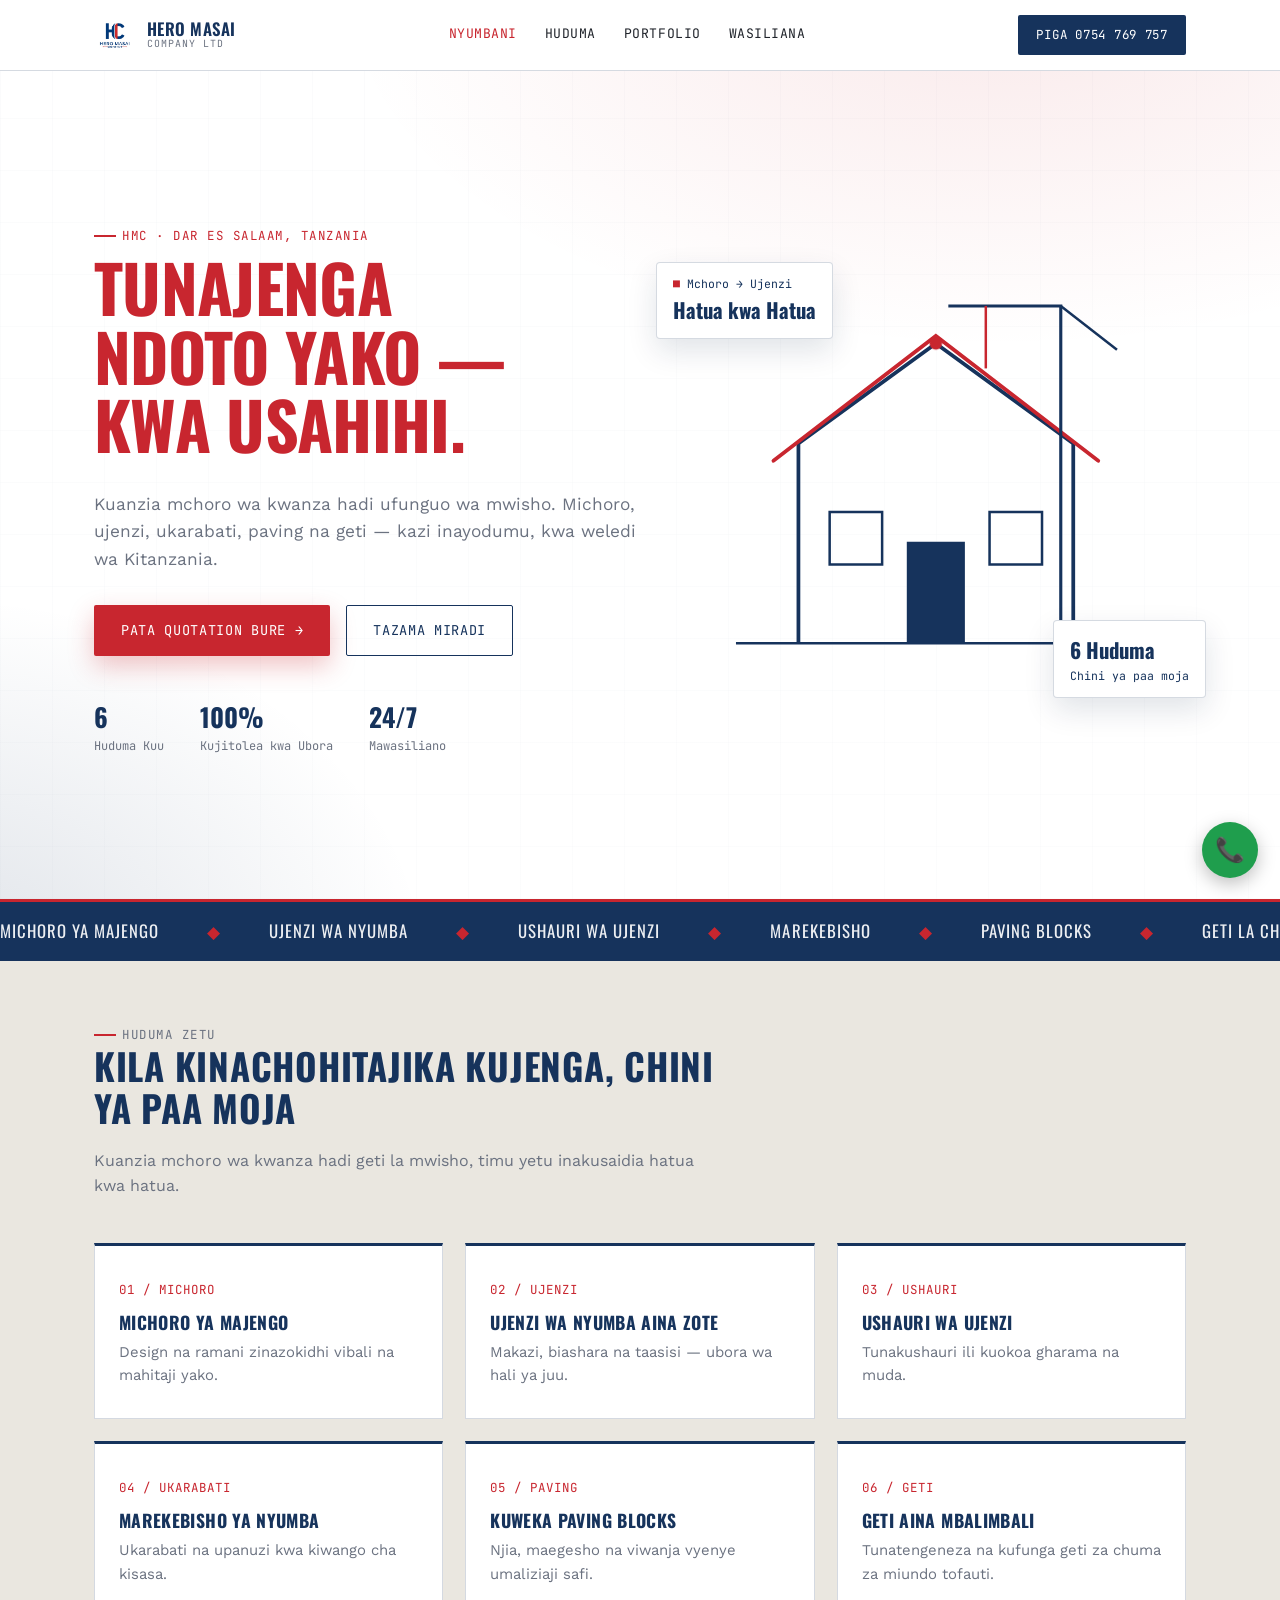
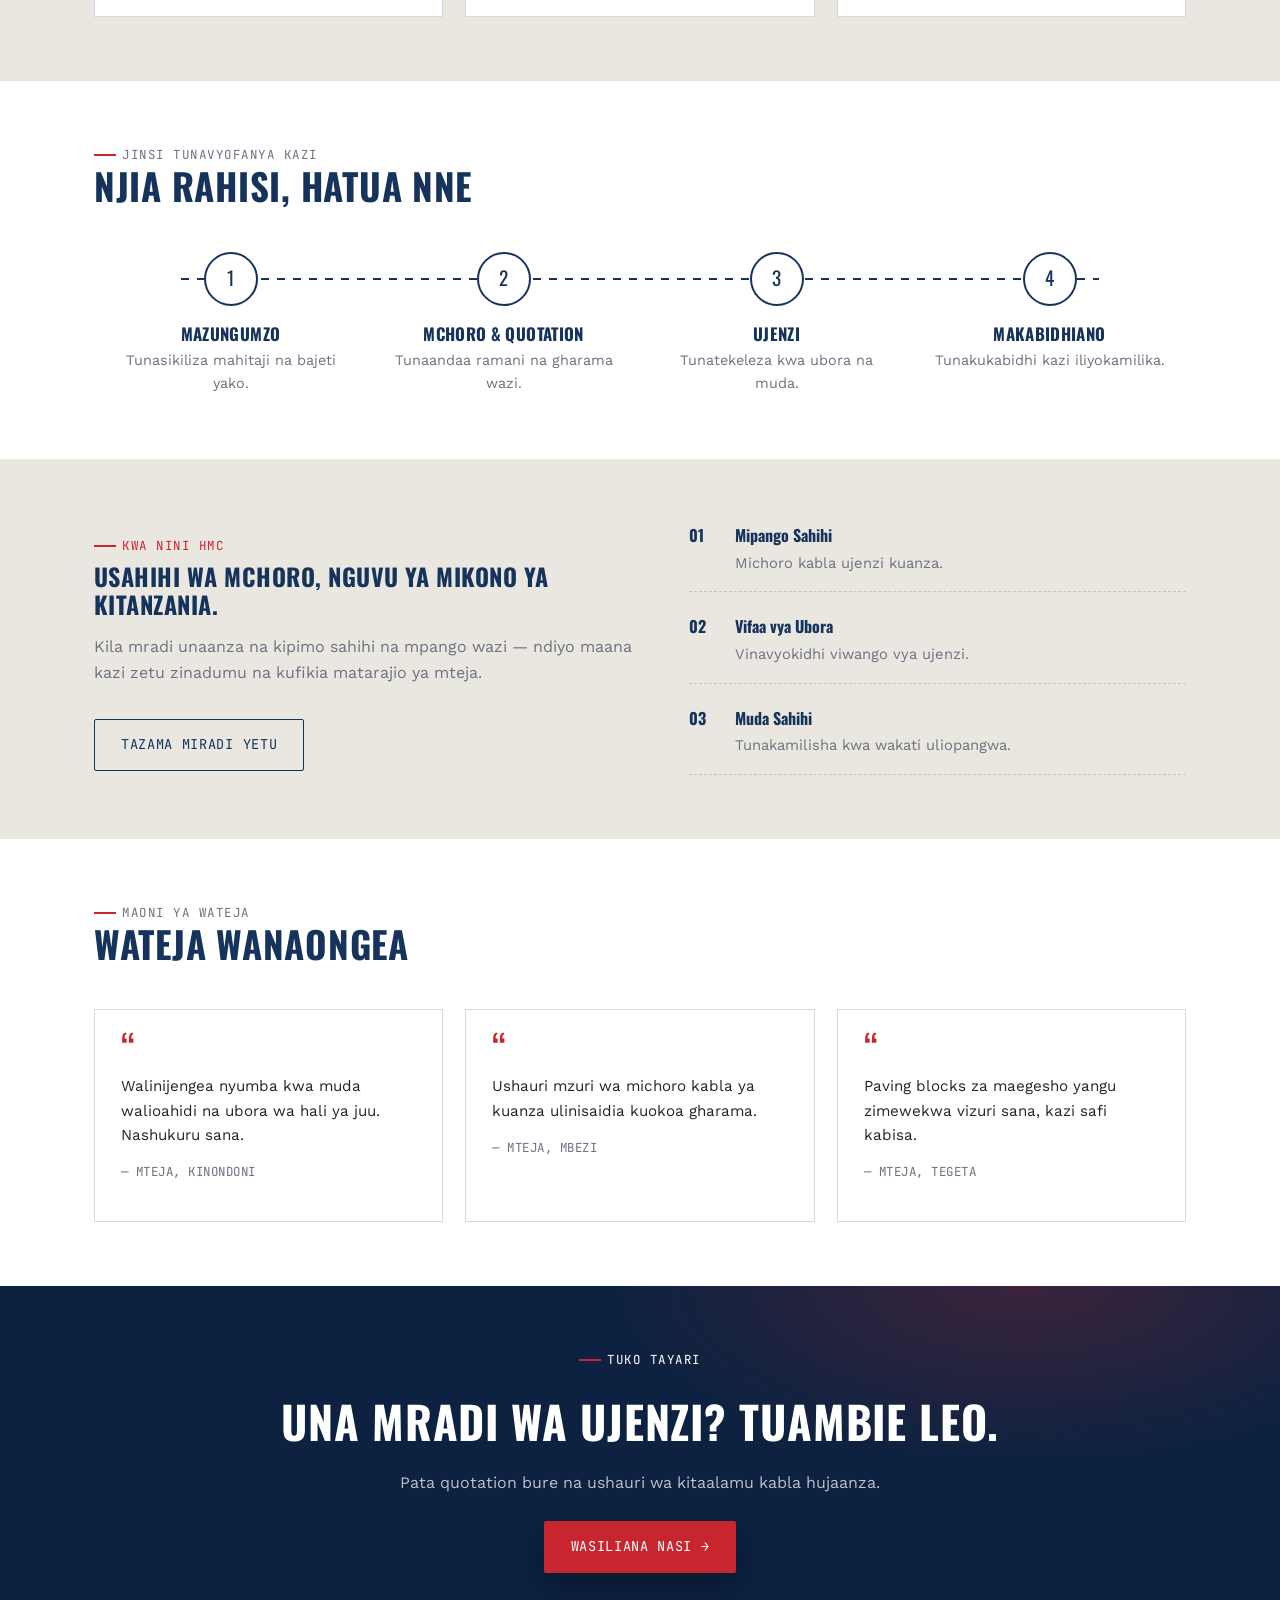
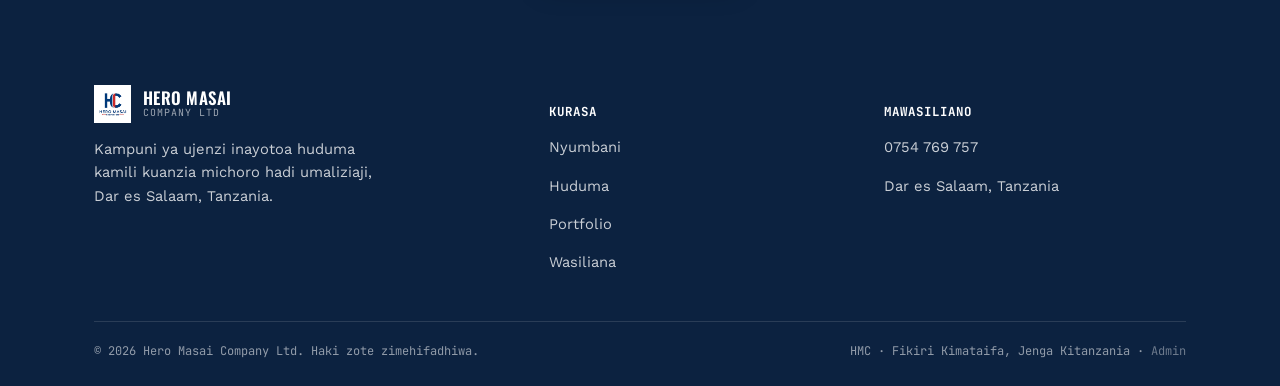
==== index.html @ b3a9c119 "Add files via upload" ====
<!DOCTYPE html>
<html lang="sw">
<head>
<meta charset="UTF-8">
<meta name="viewport" content="width=device-width, initial-scale=1.0">
<title>Hero Masai Company Ltd | Ujenzi wa Kisasa, Dar es Salaam</title>
<meta name="description" content="HMC inatoa huduma za michoro ya majengo, ujenzi wa nyumba, ukarabati, paving blocks na geti Dar es Salaam, Tanzania. Piga 0754 769 757.">
<link rel="icon" href="assets/logo.jpg">
<link rel="preconnect" href="https://fonts.googleapis.com">
<link href="https://fonts.googleapis.com/css2?family=Oswald:wght@500;600;700&family=Work+Sans:wght@400;500;600&family=JetBrains+Mono:wght@400;500&display=swap" rel="stylesheet">
<link rel="stylesheet" href="css/style.css">
</head>
<body>

<header class="site">
  <div class="nav">
    <a href="index.html" class="brand">
      <img src="assets/logo.jpg" alt="Hero Masai Company Ltd logo">
      <span class="brand-text">HERO MASAI<small>Company Ltd</small></span>
    </a>
    <nav class="links">
      <a href="index.html" class="active">Nyumbani</a>
      <a href="huduma.html">Huduma</a>
      <a href="portfolio.html">Portfolio</a>
      <a href="wasiliana.html">Wasiliana</a>
    </nav>
    <a href="tel:+255754769757" class="nav-cta">Piga 0754 769 757</a>
    <button class="menu-toggle" aria-label="Fungua menyu">&#9776;</button>
  </div>
</header>

<!-- HERO -->
<section class="hero">
  <div class="wrap hero-inner">
    <div>
      <p class="eyebrow">HMC &middot; Dar es Salaam, Tanzania</p>
      <h1>
        <span class="wordline"><span>Tunajenga</span></span>
        <span class="wordline"><span>ndoto yako &mdash;</span></span>
        <span class="wordline"><span>kwa <em style="font-style:normal;color:var(--red)">usahihi.</em></span></span>
      </h1>
      <p class="lead">Kuanzia mchoro wa kwanza hadi ufunguo wa mwisho. Michoro, ujenzi, ukarabati, paving na geti &mdash; kazi inayodumu, kwa weledi wa Kitanzania.</p>
      <div class="cta-row">
        <a href="wasiliana.html" class="btn btn-primary">Pata Quotation Bure &rarr;</a>
        <a href="portfolio.html" class="btn btn-outline">Tazama Miradi</a>
      </div>
      <div class="hero-meta">
        <div><strong class="count" data-to="6">0</strong>Huduma Kuu</div>
        <div><strong class="count" data-to="100" data-suffix="%">0</strong>Kujitolea kwa Ubora</div>
        <div><strong>24/7</strong>Mawasiliano</div>
      </div>
    </div>

    <!-- Animated blueprint house -->
    <div class="hero-visual">
      <svg viewBox="0 0 400 400" fill="none" xmlns="http://www.w3.org/2000/svg" aria-hidden="true">
        <!-- ground -->
        <line class="draw" x1="40" y1="330" x2="360" y2="330" stroke="#16335c" stroke-width="2"/>
        <!-- house outline -->
        <path class="draw s2" d="M90 330 V170 L200 90 L310 170 V330" stroke="#16335c" stroke-width="3" stroke-linejoin="round"/>
        <!-- roof line -->
        <path class="draw s2" d="M70 184 L200 84 L330 184" stroke="#c8262f" stroke-width="3" stroke-linecap="round"/>
        <!-- door -->
        <path class="draw s3" d="M178 330 V250 H222 V330" stroke="#16335c" stroke-width="2.5"/>
        <!-- windows -->
        <rect class="draw s3" x="115" y="225" width="42" height="42" stroke="#16335c" stroke-width="2"/>
        <rect class="draw s3" x="243" y="225" width="42" height="42" stroke="#16335c" stroke-width="2"/>
        <!-- crane -->
        <path class="draw s2" d="M300 330 V60 H210" stroke="#16335c" stroke-width="2.5"/>
        <line class="draw s3" x1="300" y1="60" x2="345" y2="95" stroke="#16335c" stroke-width="2"/>
        <line class="draw s3" x1="240" y1="60" x2="240" y2="110" stroke="#c8262f" stroke-width="2"/>
        <!-- fill accents -->
        <circle class="hv-fill" cx="200" cy="90" r="5" fill="#c8262f"/>
        <rect class="hv-fill" x="178" y="250" width="44" height="80" fill="#16335c" opacity="0.06"/>
      </svg>
      <div class="hv-badge tl"><span class="accent">&#9632;</span> Mchoro &rarr; Ujenzi<b>Hatua kwa Hatua</b></div>
      <div class="hv-badge br"><b><span class="count" data-to="6">0</span> Huduma</b>Chini ya paa moja</div>
    </div>
  </div>
</section>

<!-- MARQUEE -->
<div class="marquee">
  <div class="marquee-track">
    <span>Michoro ya Majengo <i>&#9670;</i> Ujenzi wa Nyumba <i>&#9670;</i> Ushauri wa Ujenzi <i>&#9670;</i> Marekebisho <i>&#9670;</i> Paving Blocks <i>&#9670;</i> Geti la Chuma <i>&#9670;</i></span>
    <span>Michoro ya Majengo <i>&#9670;</i> Ujenzi wa Nyumba <i>&#9670;</i> Ushauri wa Ujenzi <i>&#9670;</i> Marekebisho <i>&#9670;</i> Paving Blocks <i>&#9670;</i> Geti la Chuma <i>&#9670;</i></span>
  </div>
</div>

<!-- SERVICES -->
<section class="bg-concrete">
  <div class="wrap">
    <div class="section-head reveal">
      <p class="eyebrow">Huduma Zetu</p>
      <h2>Kila kinachohitajika kujenga, chini ya paa moja</h2>
      <p>Kuanzia mchoro wa kwanza hadi geti la mwisho, timu yetu inakusaidia hatua kwa hatua.</p>
    </div>
    <div class="services-grid">
      <div class="service-card blueprint-frame reveal d1"><span class="num">01 / MICHORO</span><h3>Michoro ya Majengo</h3><p>Design na ramani zinazokidhi vibali na mahitaji yako.</p></div>
      <div class="service-card blueprint-frame reveal d2"><span class="num">02 / UJENZI</span><h3>Ujenzi wa Nyumba Aina Zote</h3><p>Makazi, biashara na taasisi &mdash; ubora wa hali ya juu.</p></div>
      <div class="service-card blueprint-frame reveal d3"><span class="num">03 / USHAURI</span><h3>Ushauri wa Ujenzi</h3><p>Tunakushauri ili kuokoa gharama na muda.</p></div>
      <div class="service-card blueprint-frame reveal d1"><span class="num">04 / UKARABATI</span><h3>Marekebisho ya Nyumba</h3><p>Ukarabati na upanuzi kwa kiwango cha kisasa.</p></div>
      <div class="service-card blueprint-frame reveal d2"><span class="num">05 / PAVING</span><h3>Kuweka Paving Blocks</h3><p>Njia, maegesho na viwanja vyenye umaliziaji safi.</p></div>
      <div class="service-card blueprint-frame reveal d3"><span class="num">06 / GETI</span><h3>Geti Aina Mbalimbali</h3><p>Tunatengeneza na kufunga geti za chuma za miundo tofauti.</p></div>
    </div>
  </div>
</section>

<!-- PROCESS -->
<section class="process">
  <div class="wrap">
    <div class="section-head reveal">
      <p class="eyebrow">Jinsi Tunavyofanya Kazi</p>
      <h2>Njia rahisi, hatua nne</h2>
    </div>
    <div class="process-track">
      <div class="step reveal d1"><div class="dot">1</div><h3>Mazungumzo</h3><p>Tunasikiliza mahitaji na bajeti yako.</p></div>
      <div class="step reveal d2"><div class="dot">2</div><h3>Mchoro & Quotation</h3><p>Tunaandaa ramani na gharama wazi.</p></div>
      <div class="step reveal d3"><div class="dot">3</div><h3>Ujenzi</h3><p>Tunatekeleza kwa ubora na muda.</p></div>
      <div class="step reveal d4"><div class="dot">4</div><h3>Makabidhiano</h3><p>Tunakukabidhi kazi iliyokamilika.</p></div>
    </div>
  </div>
</section>

<!-- WHY US -->
<section class="bg-concrete">
  <div class="wrap why-grid">
    <div class="reveal">
      <p class="eyebrow">Kwa Nini HMC</p>
      <h2>Usahihi wa mchoro, nguvu ya mikono ya Kitanzania.</h2>
      <p style="color:var(--steel)">Kila mradi unaanza na kipimo sahihi na mpango wazi &mdash; ndiyo maana kazi zetu zinadumu na kufikia matarajio ya mteja.</p>
      <a href="portfolio.html" class="btn btn-outline" style="margin-top:18px">Tazama Miradi Yetu</a>
    </div>
    <div class="stat-list reveal d2">
      <div class="stat-row"><strong>01</strong><div><strong style="color:var(--navy)">Mipango Sahihi</strong><br><span style="color:var(--steel);font-size:0.92rem">Michoro kabla ujenzi kuanza.</span></div></div>
      <div class="stat-row"><strong>02</strong><div><strong style="color:var(--navy)">Vifaa vya Ubora</strong><br><span style="color:var(--steel);font-size:0.92rem">Vinavyokidhi viwango vya ujenzi.</span></div></div>
      <div class="stat-row"><strong>03</strong><div><strong style="color:var(--navy)">Muda Sahihi</strong><br><span style="color:var(--steel);font-size:0.92rem">Tunakamilisha kwa wakati uliopangwa.</span></div></div>
    </div>
  </div>
</section>

<!-- TESTIMONIALS -->
<section>
  <div class="wrap">
    <div class="section-head reveal"><p class="eyebrow">Maoni ya Wateja</p><h2>Wateja wanaongea</h2></div>
    <div class="testi-grid">
      <div class="testi-card reveal d1"><span class="quote-mark">&ldquo;</span><p class="quote">Walinijengea nyumba kwa muda walioahidi na ubora wa hali ya juu. Nashukuru sana.</p><p class="author">&mdash; Mteja, Kinondoni</p></div>
      <div class="testi-card reveal d2"><span class="quote-mark">&ldquo;</span><p class="quote">Ushauri mzuri wa michoro kabla ya kuanza ulinisaidia kuokoa gharama.</p><p class="author">&mdash; Mteja, Mbezi</p></div>
      <div class="testi-card reveal d3"><span class="quote-mark">&ldquo;</span><p class="quote">Paving blocks za maegesho yangu zimewekwa vizuri sana, kazi safi kabisa.</p><p class="author">&mdash; Mteja, Tegeta</p></div>
    </div>
  </div>
</section>

<!-- CTA BAND -->
<section class="cta-band">
  <div class="wrap reveal">
    <p class="eyebrow" style="justify-content:center;color:#fff">Tuko Tayari</p>
    <h2>Una mradi wa ujenzi? Tuambie leo.</h2>
    <p>Pata quotation bure na ushauri wa kitaalamu kabla hujaanza.</p>
    <a href="wasiliana.html" class="btn btn-primary">Wasiliana Nasi &rarr;</a>
  </div>
</section>

<footer class="site">
  <div class="wrap">
    <div class="foot-grid">
      <div>
        <div class="brand" style="margin-bottom:14px">
          <img src="assets/logo.jpg" alt="HMC logo" style="height:38px">
          <span class="brand-text" style="color:white">HERO MASAI<small style="color:rgba(255,255,255,0.6)">Company Ltd</small></span>
        </div>
        <p style="max-width:280px">Kampuni ya ujenzi inayotoa huduma kamili kuanzia michoro hadi umaliziaji, Dar es Salaam, Tanzania.</p>
      </div>
      <div>
        <h4>Kurasa</h4>
        <p><a href="index.html">Nyumbani</a></p>
        <p><a href="huduma.html">Huduma</a></p>
        <p><a href="portfolio.html">Portfolio</a></p>
        <p><a href="wasiliana.html">Wasiliana</a></p>
      </div>
      <div>
        <h4>Mawasiliano</h4>
        <p><a href="tel:+255754769757">0754 769 757</a></p>
        <p>Dar es Salaam, Tanzania</p>
      </div>
    </div>
    <div class="foot-bottom">
      <span>&copy; <span id="year"></span> Hero Masai Company Ltd. Haki zote zimehifadhiwa.</span>
      <span>HMC &middot; Fikiri Kimataifa, Jenga Kitanzania &middot; <a href="admin/login.html" style="color:rgba(255,255,255,0.4)">Admin</a></span>
    </div>
  </div>
</footer>

<a href="https://wa.me/255754769757" class="fab-whatsapp" aria-label="WhatsApp" target="_blank">&#128222;</a>

<script src="js/script.js"></script>
</body>
</html>
---- css/style.css ----
/* ===========================================================
   HERO MASAI COMPANY LTD — Design tokens
   Theme: Blueprint / architectural drafting
   =========================================================== */

:root {
  --navy: #16335c;
  --navy-dark: #0c2240;
  --red: #c8262f;
  --concrete: #eae7e0;
  --white: #ffffff;
  --ink: #20242b;
  --steel: #6b7280;
  --line: rgba(22, 51, 92, 0.18);

  --display: "Oswald", sans-serif;
  --body: "Work Sans", sans-serif;
  --mono: "JetBrains Mono", monospace;

  --max: 1140px;
  --radius: 2px;
}

* { box-sizing: border-box; }
html { scroll-behavior: smooth; }

body {
  margin: 0;
  font-family: var(--body);
  color: var(--ink);
  background: var(--white);
  line-height: 1.6;
}

img { max-width: 100%; display: block; }

a { color: inherit; text-decoration: none; }

h1, h2, h3 {
  font-family: var(--display);
  text-transform: uppercase;
  letter-spacing: 0.02em;
  margin: 0 0 0.5em;
  color: var(--navy);
  line-height: 1.15;
}

.eyebrow {
  font-family: var(--mono);
  font-size: 0.78rem;
  letter-spacing: 0.12em;
  text-transform: uppercase;
  color: var(--red);
  display: flex;
  align-items: center;
  gap: 0.5em;
  margin-bottom: 0.6em;
}
.eyebrow::before {
  content: "";
  width: 22px;
  height: 2px;
  background: var(--red);
}

.wrap {
  max-width: var(--max);
  margin: 0 auto;
  padding: 0 24px;
}

section { padding: 64px 0; }

/* ---------- Blueprint corner-bracket frame (signature element) ---------- */
.blueprint-frame {
  position: relative;
  border: 1px solid var(--line);
  padding: 28px;
}
.blueprint-frame::before,
.blueprint-frame::after,
.blueprint-frame .bf-tr,
.blueprint-frame .bf-br {
  content: "";
  position: absolute;
  width: 16px;
  height: 16px;
  border: 2px solid var(--navy);
}
.blueprint-frame::before { top: -2px; left: -2px; border-right: none; border-bottom: none; }
.blueprint-frame::after { bottom: -2px; right: -2px; border-left: none; border-top: none; }

.dashed-rule {
  border: none;
  border-top: 2px dashed var(--line);
  margin: 0;
}

/* ---------- Header / Nav ---------- */
header.site {
  position: sticky;
  top: 0;
  z-index: 50;
  background: var(--white);
  border-bottom: 1px solid var(--line);
}
.nav {
  display: flex;
  align-items: center;
  justify-content: space-between;
  padding: 14px 24px;
  max-width: var(--max);
  margin: 0 auto;
}
.brand {
  display: flex;
  align-items: center;
  gap: 12px;
}
.brand img { height: 42px; width: auto; }
.brand-text {
  font-family: var(--display);
  font-weight: 600;
  font-size: 1.05rem;
  color: var(--navy);
  letter-spacing: 0.03em;
  line-height: 1.1;
}
.brand-text small {
  display: block;
  font-family: var(--mono);
  font-size: 0.62rem;
  color: var(--steel);
  letter-spacing: 0.1em;
  font-weight: 400;
  text-transform: uppercase;
}

nav.links {
  display: flex;
  gap: 28px;
  font-family: var(--mono);
  font-size: 0.82rem;
  letter-spacing: 0.04em;
  text-transform: uppercase;
}
nav.links a {
  position: relative;
  padding-bottom: 4px;
  color: var(--ink);
}
nav.links a.active { color: var(--red); }
nav.links a::after {
  content: "";
  position: absolute;
  left: 0; bottom: 0;
  height: 2px; width: 0;
  background: var(--red);
  transition: width 0.2s ease;
}
nav.links a:hover::after { width: 100%; }

.nav-cta {
  background: var(--navy);
  color: var(--white) !important;
  font-family: var(--mono);
  font-size: 0.78rem;
  letter-spacing: 0.06em;
  text-transform: uppercase;
  padding: 10px 18px;
  border-radius: var(--radius);
}
.nav-cta:hover { background: var(--red); }

.menu-toggle {
  display: none;
  background: none;
  border: none;
  font-size: 1.6rem;
  color: var(--navy);
  cursor: pointer;
}

/* ---------- Hero ---------- */
.hero {
  position: relative;
  background:
    linear-gradient(rgba(255,255,255,0.93), rgba(255,255,255,0.93)),
    repeating-linear-gradient(0deg, var(--line) 0 1px, transparent 1px 48px),
    repeating-linear-gradient(90deg, var(--line) 0 1px, transparent 1px 48px);
  padding: 88px 0 72px;
  overflow: hidden;
}
.hero .wrap { position: relative; z-index: 2; }
.hero h1 {
  font-size: clamp(2.2rem, 5vw, 3.6rem);
  max-width: 760px;
}
.hero h1 span { color: var(--red); }
.hero p.lead {
  max-width: 560px;
  color: var(--steel);
  font-size: 1.08rem;
  margin-bottom: 1.8em;
}
.cta-row { display: flex; gap: 16px; flex-wrap: wrap; }

.btn {
  font-family: var(--mono);
  font-size: 0.85rem;
  letter-spacing: 0.05em;
  text-transform: uppercase;
  padding: 14px 26px;
  border-radius: var(--radius);
  display: inline-flex;
  align-items: center;
  gap: 10px;
  border: 1.5px solid transparent;
}
.btn-primary { background: var(--red); color: var(--white); }
.btn-primary:hover { background: var(--navy-dark); }
.btn-outline { border-color: var(--navy); color: var(--navy); background: transparent; }
.btn-outline:hover { background: var(--navy); color: var(--white); }

.hero-meta {
  display: flex;
  gap: 36px;
  margin-top: 56px;
  flex-wrap: wrap;
}
.hero-meta div { font-family: var(--mono); font-size: 0.75rem; color: var(--steel); }
.hero-meta strong {
  display: block;
  font-family: var(--display);
  font-size: 1.6rem;
  color: var(--navy);
  text-transform: none;
}

/* ---------- Section headers ---------- */
.section-head { max-width: 620px; margin-bottom: 44px; }
.section-head h2 { font-size: clamp(1.6rem, 3.2vw, 2.3rem); }
.section-head p { color: var(--steel); margin: 0; }

.bg-concrete { background: var(--concrete); }

/* ---------- Services grid ---------- */
.services-grid {
  display: grid;
  grid-template-columns: repeat(3, 1fr);
  gap: 22px;
}
.service-card {
  background: var(--white);
  padding: 30px 24px;
  position: relative;
  border-top: 3px solid var(--navy);
}
.service-card .num {
  font-family: var(--mono);
  color: var(--red);
  font-size: 0.78rem;
  letter-spacing: 0.08em;
}
.service-card h3 {
  font-size: 1.1rem;
  margin-top: 10px;
}
.service-card p {
  color: var(--steel);
  font-size: 0.93rem;
  margin: 0;
}

/* ---------- Why us / stats ---------- */
.why-grid {
  display: grid;
  grid-template-columns: 1.1fr 1fr;
  gap: 48px;
  align-items: start;
}
.stat-list { display: grid; gap: 22px; }
.stat-row {
  display: flex;
  gap: 16px;
  border-bottom: 1px dashed var(--line);
  padding-bottom: 16px;
}
.stat-row strong {
  font-family: var(--display);
  font-size: 1rem;
  color: var(--navy);
  min-width: 30px;
}

/* ---------- Portfolio ---------- */
.gallery {
  display: grid;
  grid-template-columns: repeat(3, 1fr);
  gap: 20px;
}
.gallery-item {
  aspect-ratio: 4/3;
  background: var(--navy);
  position: relative;
  overflow: hidden;
  display: flex;
  align-items: flex-end;
}
.gallery-item img {
  position: absolute;
  inset: 0;
  width: 100%;
  height: 100%;
  object-fit: cover;
}
.gallery-item .placeholder-pattern {
  position: absolute;
  inset: 0;
  background:
    repeating-linear-gradient(45deg, rgba(255,255,255,0.06) 0 2px, transparent 2px 14px);
}
.gallery-item .tag {
  position: relative;
  z-index: 2;
  font-family: var(--mono);
  font-size: 0.72rem;
  color: var(--white);
  background: rgba(12,34,64,0.78);
  padding: 8px 12px;
  text-transform: uppercase;
  letter-spacing: 0.06em;
  width: 100%;
}

/* ---------- Testimonials ---------- */
.testi-grid {
  display: grid;
  grid-template-columns: repeat(3, 1fr);
  gap: 22px;
}
.testi-card {
  background: var(--white);
  border: 1px solid var(--line);
  padding: 26px;
}
.testi-card .quote-mark {
  font-family: var(--display);
  font-size: 2.4rem;
  color: var(--red);
  line-height: 0.6;
  display: block;
  margin-bottom: 8px;
}
.testi-card p.quote { font-size: 0.95rem; color: var(--ink); }
.testi-card .author {
  font-family: var(--mono);
  font-size: 0.78rem;
  color: var(--steel);
  text-transform: uppercase;
  letter-spacing: 0.04em;
  margin-top: 14px;
}

/* ---------- Contact ---------- */
.contact-grid {
  display: grid;
  grid-template-columns: 1fr 1fr;
  gap: 48px;
}
.contact-info-row {
  display: flex;
  gap: 14px;
  margin-bottom: 22px;
}
.contact-info-row .ico {
  width: 38px; height: 38px;
  border: 1.5px solid var(--navy);
  border-radius: 50%;
  display: flex; align-items: center; justify-content: center;
  color: var(--navy);
  flex-shrink: 0;
  font-size: 1rem;
}
.contact-info-row strong { display: block; color: var(--navy); font-size: 0.95rem; }
.contact-info-row span { color: var(--steel); font-size: 0.92rem; }

form.contact-form { display: grid; gap: 14px; }
form.contact-form label {
  font-family: var(--mono);
  font-size: 0.72rem;
  text-transform: uppercase;
  letter-spacing: 0.06em;
  color: var(--steel);
  margin-bottom: 4px;
  display: block;
}
form.contact-form input,
form.contact-form select,
form.contact-form textarea {
  width: 100%;
  border: 1px solid var(--line);
  background: var(--concrete);
  padding: 12px 14px;
  font-family: var(--body);
  font-size: 0.95rem;
  border-radius: var(--radius);
}
form.contact-form input:focus,
form.contact-form select:focus,
form.contact-form textarea:focus {
  outline: 2px solid var(--navy);
  outline-offset: 1px;
}
form.contact-form button {
  border: none;
  cursor: pointer;
  width: fit-content;
  justify-self: start;
}

/* ---------- Map ---------- */
.map-frame iframe { width: 100%; height: 340px; border: 0; filter: grayscale(15%); }

/* ---------- Footer ---------- */
footer.site {
  background: var(--navy-dark);
  color: rgba(255,255,255,0.78);
  padding: 48px 0 24px;
  font-size: 0.92rem;
}
footer.site .foot-grid {
  display: grid;
  grid-template-columns: 1.4fr 1fr 1fr;
  gap: 32px;
  margin-bottom: 32px;
}
footer.site h4 {
  color: var(--white);
  font-family: var(--mono);
  font-size: 0.78rem;
  letter-spacing: 0.08em;
  text-transform: uppercase;
  margin-bottom: 14px;
}
footer.site a:hover { color: var(--white); }
footer.site .foot-bottom {
  border-top: 1px solid rgba(255,255,255,0.12);
  padding-top: 20px;
  font-family: var(--mono);
  font-size: 0.75rem;
  display: flex;
  justify-content: space-between;
  flex-wrap: wrap;
  gap: 10px;
  color: rgba(255,255,255,0.55);
}

/* ---------- Page hero (sub pages) ---------- */
.page-hero {
  background: var(--navy);
  padding: 56px 0;
  position: relative;
}
.page-hero .wrap { position: relative; z-index: 2; }
.page-hero h1 { color: var(--white); margin-bottom: 6px; }
.page-hero .eyebrow { color: rgba(255,255,255,0.7); }
.page-hero .eyebrow::before { background: var(--red); }
.page-hero p { color: rgba(255,255,255,0.7); max-width: 540px; margin: 0; }

/* ---------- Floating WhatsApp button ---------- */
.fab-whatsapp {
  position: fixed;
  bottom: 22px;
  right: 22px;
  background: #1f9e4d;
  color: var(--white);
  width: 56px;
  height: 56px;
  border-radius: 50%;
  display: flex;
  align-items: center;
  justify-content: center;
  font-size: 1.5rem;
  box-shadow: 0 6px 18px rgba(0,0,0,0.25);
  z-index: 60;
}

/* ---------- Responsive ---------- */
@media (max-width: 880px) {
  .services-grid, .testi-grid, .gallery { grid-template-columns: repeat(2, 1fr); }
  .why-grid, .contact-grid { grid-template-columns: 1fr; }
  footer.site .foot-grid { grid-template-columns: 1fr; gap: 24px; }
}

@media (max-width: 640px) {
  nav.links { display: none; }
  .menu-toggle { display: block; }
  nav.links.open {
    display: flex;
    flex-direction: column;
    position: absolute;
    top: 100%; left: 0; right: 0;
    background: var(--white);
    padding: 20px 24px;
    gap: 16px;
    border-bottom: 1px solid var(--line);
  }
  .services-grid, .testi-grid, .gallery { grid-template-columns: 1fr; }
  .hero { padding: 56px 0 48px; }
  section { padding: 48px 0; }
  .nav-cta { display: none; }
}

@media (prefers-reduced-motion: reduce) {
  html { scroll-behavior: auto; }
  nav.links a::after { transition: none; }
}

/* =========================================================
   ===========  SUPER UPGRADE — Premium layer  ============
   ========================================================= */

/* --- Smooth nav glass on scroll --- */
header.site.scrolled {
  background: rgba(255,255,255,0.86);
  backdrop-filter: blur(12px);
  box-shadow: 0 6px 24px rgba(12,34,64,0.08);
}

/* --- Scroll reveal --- */
.reveal { opacity: 0; transform: translateY(26px); transition: opacity .7s cubic-bezier(.2,.7,.2,1), transform .7s cubic-bezier(.2,.7,.2,1); }
.reveal.in { opacity: 1; transform: none; }
.reveal.d1 { transition-delay: .08s; }
.reveal.d2 { transition-delay: .16s; }
.reveal.d3 { transition-delay: .24s; }
.reveal.d4 { transition-delay: .32s; }
.reveal.d5 { transition-delay: .40s; }

/* =================== HERO (super) =================== */
.hero {
  padding: 0;
  min-height: 92vh;
  display: flex;
  align-items: center;
  position: relative;
  background:
    radial-gradient(1100px 600px at 78% -10%, rgba(200,38,47,0.10), transparent 60%),
    radial-gradient(900px 700px at -5% 110%, rgba(22,51,92,0.14), transparent 55%),
    linear-gradient(rgba(255,255,255,0.90), rgba(255,255,255,0.92)),
    repeating-linear-gradient(0deg, var(--line) 0 1px, transparent 1px 52px),
    repeating-linear-gradient(90deg, var(--line) 0 1px, transparent 1px 52px),
    var(--white);
}
.hero-inner {
  display: grid;
  grid-template-columns: 1.05fr 0.95fr;
  gap: 40px;
  align-items: center;
  width: 100%;
}
.hero h1 {
  font-size: clamp(2.4rem, 5.4vw, 4.1rem);
  line-height: 1.04;
  letter-spacing: -0.01em;
}
.hero h1 .wordline { display: block; overflow: hidden; }
.hero h1 .wordline > span {
  display: inline-block;
  transform: translateY(110%);
  animation: riseIn .9s cubic-bezier(.2,.8,.2,1) forwards;
}
.hero h1 .wordline:nth-child(2) > span { animation-delay: .12s; }
.hero h1 .wordline:nth-child(3) > span { animation-delay: .24s; }
@keyframes riseIn { to { transform: none; } }

.hero .eyebrow,
.hero .lead,
.hero .cta-row,
.hero .hero-meta { animation: fadeUp .8s ease both; }
.hero .lead { animation-delay: .35s; }
.hero .cta-row { animation-delay: .45s; }
.hero .hero-meta { animation-delay: .55s; margin-top: 40px; }
@keyframes fadeUp { from { opacity: 0; transform: translateY(16px); } to { opacity: 1; transform: none; } }

.btn { transition: transform .18s ease, background .2s ease, box-shadow .2s ease; position: relative; }
.btn-primary { box-shadow: 0 10px 26px rgba(200,38,47,0.28); }
.btn-primary:hover { transform: translateY(-2px); box-shadow: 0 14px 32px rgba(200,38,47,0.36); }
.btn-outline:hover { transform: translateY(-2px); }

/* hero visual (animated blueprint) */
.hero-visual {
  position: relative;
  aspect-ratio: 1 / 1;
  max-width: 520px;
  width: 100%;
  margin-left: auto;
  animation: fadeUp 1s ease both;
  animation-delay: .3s;
}
.hero-visual svg { width: 100%; height: 100%; overflow: visible; }
.draw { stroke-dasharray: 1400; stroke-dashoffset: 1400; animation: draw 2.6s ease forwards .5s; }
.draw.s2 { animation-delay: 1.1s; }
.draw.s3 { animation-delay: 1.6s; }
@keyframes draw { to { stroke-dashoffset: 0; } }
.hv-fill { opacity: 0; animation: fillIn .8s ease forwards 2.4s; }
@keyframes fillIn { to { opacity: 1; } }
.hv-badge {
  position: absolute;
  background: var(--white);
  border: 1px solid var(--line);
  border-radius: 4px;
  padding: 12px 16px;
  box-shadow: 0 12px 30px rgba(12,34,64,0.12);
  font-family: var(--mono);
  font-size: 0.72rem;
  color: var(--navy);
  animation: fadeUp .7s ease both 2.6s;
}
.hv-badge b { font-family: var(--display); font-size: 1.3rem; display: block; color: var(--navy); }
.hv-badge .accent { color: var(--red); }
.hv-badge.tl { top: 6%; left: -6%; }
.hv-badge.br { bottom: 8%; right: -4%; }

/* marquee strip */
.marquee {
  background: var(--navy);
  color: rgba(255,255,255,0.92);
  overflow: hidden;
  border-top: 3px solid var(--red);
  padding: 0;
}
.marquee-track {
  display: flex;
  gap: 48px;
  white-space: nowrap;
  padding: 16px 0;
  font-family: var(--display);
  text-transform: uppercase;
  letter-spacing: 0.06em;
  font-size: 1.05rem;
  animation: scrollx 26s linear infinite;
}
.marquee-track span { display: inline-flex; align-items: center; gap: 48px; }
.marquee-track i { color: var(--red); font-style: normal; }
@keyframes scrollx { from { transform: translateX(0); } to { transform: translateX(-50%); } }

/* service cards — premium hover */
.service-card {
  transition: transform .25s cubic-bezier(.2,.7,.2,1), box-shadow .25s ease, border-color .25s ease;
  overflow: hidden;
}
.service-card::after {
  content: "";
  position: absolute;
  inset: auto 0 0 0;
  height: 3px;
  background: var(--red);
  transform: scaleX(0);
  transform-origin: left;
  transition: transform .3s ease;
}
.service-card:hover {
  transform: translateY(-6px);
  box-shadow: 0 18px 40px rgba(12,34,64,0.12);
  border-top-color: var(--red);
}
.service-card:hover::after { transform: scaleX(1); }

/* counters */
.count { font-variant-numeric: tabular-nums; }

/* ============ PROCESS timeline (signature) ============ */
.process { position: relative; }
.process-track {
  display: grid;
  grid-template-columns: repeat(4, 1fr);
  gap: 0;
  position: relative;
}
.process-track::before {
  content: "";
  position: absolute;
  top: 26px; left: 8%; right: 8%;
  height: 2px;
  background: repeating-linear-gradient(90deg, var(--navy) 0 8px, transparent 8px 16px);
}
.step { text-align: center; padding: 0 16px; position: relative; }
.step .dot {
  width: 54px; height: 54px;
  margin: 0 auto 18px;
  border-radius: 50%;
  background: var(--white);
  border: 2px solid var(--navy);
  display: flex; align-items: center; justify-content: center;
  font-family: var(--display);
  font-size: 1.2rem;
  color: var(--navy);
  position: relative;
  z-index: 2;
  transition: transform .25s ease, background .25s ease, color .25s ease;
}
.step:hover .dot { background: var(--red); border-color: var(--red); color: #fff; transform: scale(1.08); }
.step h3 { font-size: 1.05rem; margin-bottom: 6px; }
.step p { color: var(--steel); font-size: 0.9rem; margin: 0; }

/* CTA band */
.cta-band {
  background:
    radial-gradient(700px 300px at 80% 0%, rgba(200,38,47,0.25), transparent 60%),
    var(--navy-dark);
  color: #fff;
  text-align: center;
  position: relative;
  overflow: hidden;
}
.cta-band h2 { color: #fff; font-size: clamp(1.8rem, 4vw, 2.8rem); }
.cta-band p { color: rgba(255,255,255,0.72); max-width: 520px; margin: 0 auto 26px; }
.cta-band .btn-primary { box-shadow: 0 12px 30px rgba(0,0,0,0.3); }

/* testimonials lift */
.testi-card { transition: transform .25s ease, box-shadow .25s ease; }
.testi-card:hover { transform: translateY(-5px); box-shadow: 0 16px 36px rgba(12,34,64,0.10); }

/* gallery zoom */
.gallery-item img, .gallery-item .placeholder-pattern { transition: transform .5s cubic-bezier(.2,.7,.2,1); }
.gallery-item:hover img, .gallery-item:hover .placeholder-pattern { transform: scale(1.06); }

@media (max-width: 880px) {
  .hero-inner { grid-template-columns: 1fr; gap: 8px; }
  .hero-visual { max-width: 360px; margin: 24px auto 0; }
  .hv-badge.tl { left: 0; } .hv-badge.br { right: 0; }
  .process-track { grid-template-columns: 1fr 1fr; gap: 36px 0; }
  .process-track::before { display: none; }
}
@media (max-width: 640px) {
  .hero { min-height: auto; padding: 40px 0 8px; }
  .process-track { grid-template-columns: 1fr; }
}
@media (prefers-reduced-motion: reduce) {
  .draw { stroke-dashoffset: 0 !important; animation: none; }
  .hv-fill, .hero h1 .wordline > span, .hero .eyebrow, .hero .lead, .hero .cta-row, .hero .hero-meta, .hero-visual, .hv-badge { animation: none !important; opacity: 1 !important; transform: none !important; }
  .reveal { opacity: 1 !important; transform: none !important; }
  .marquee-track { animation: none; }
}
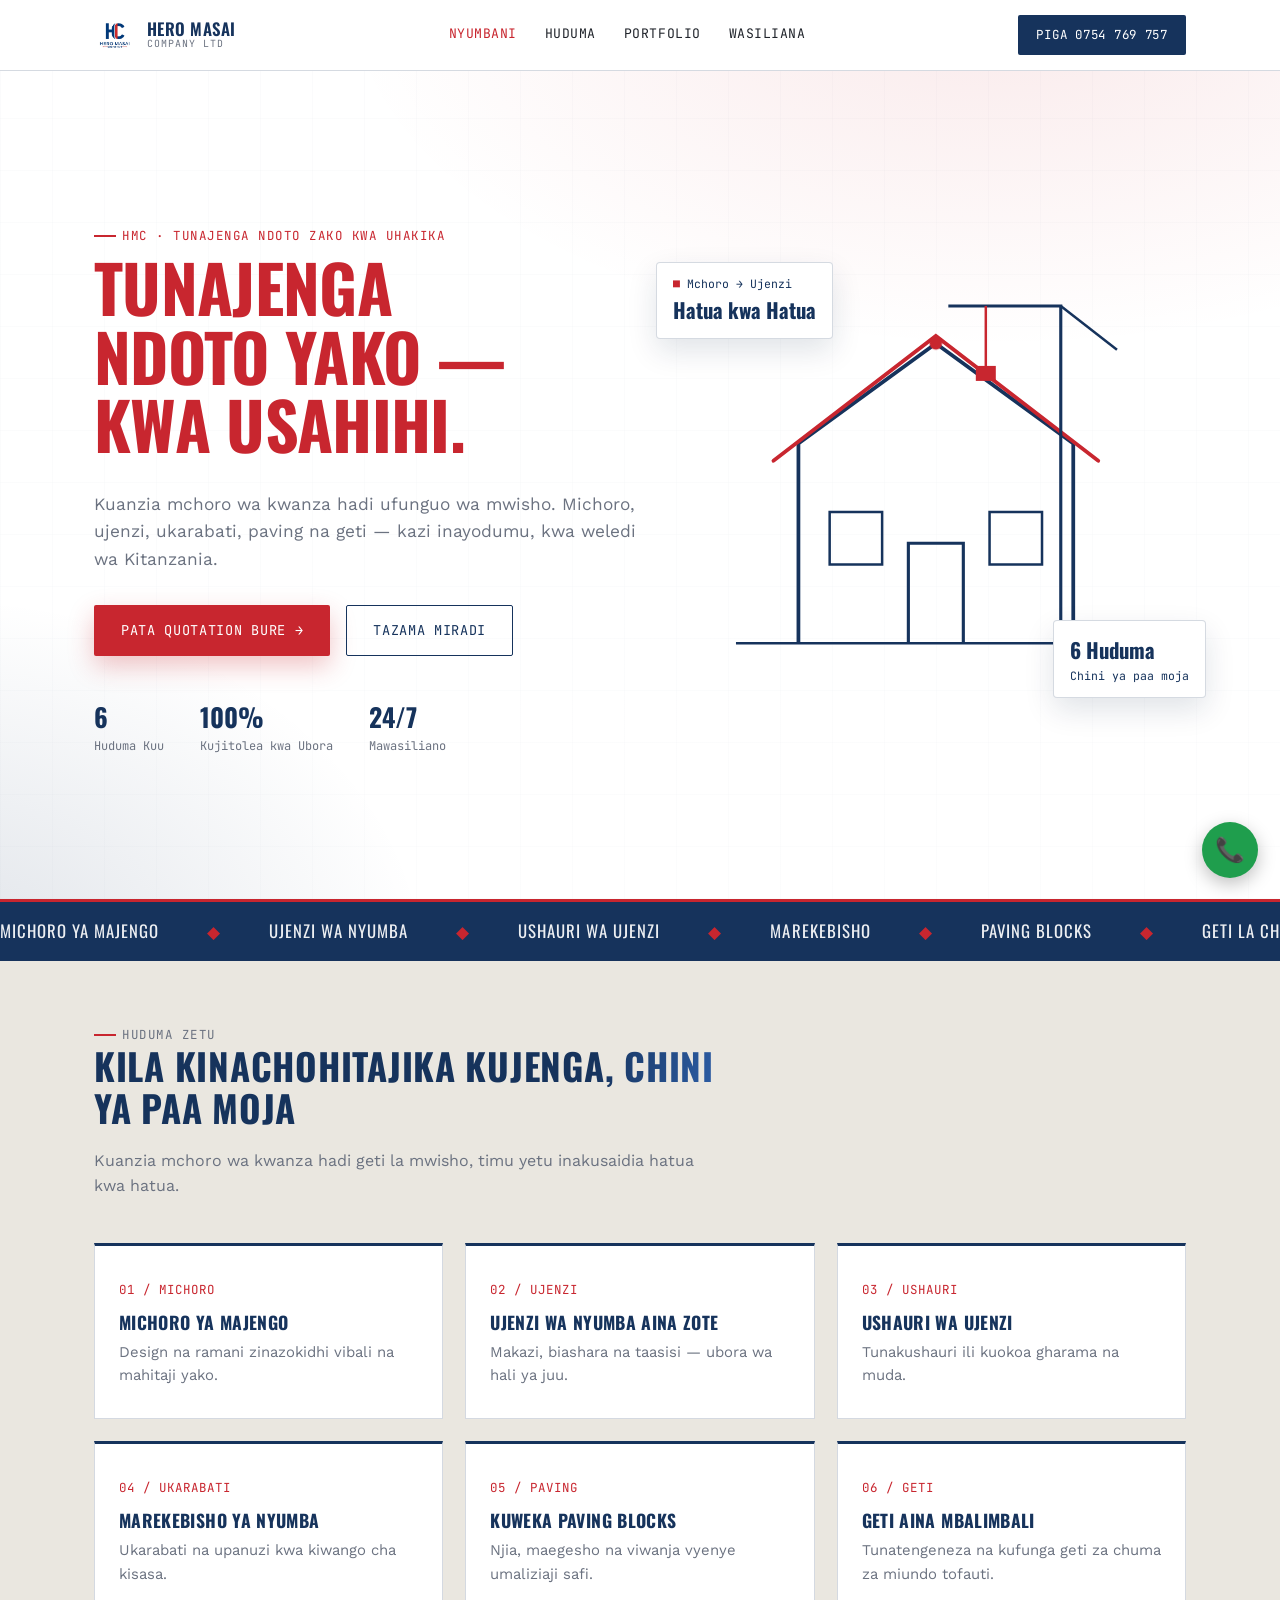
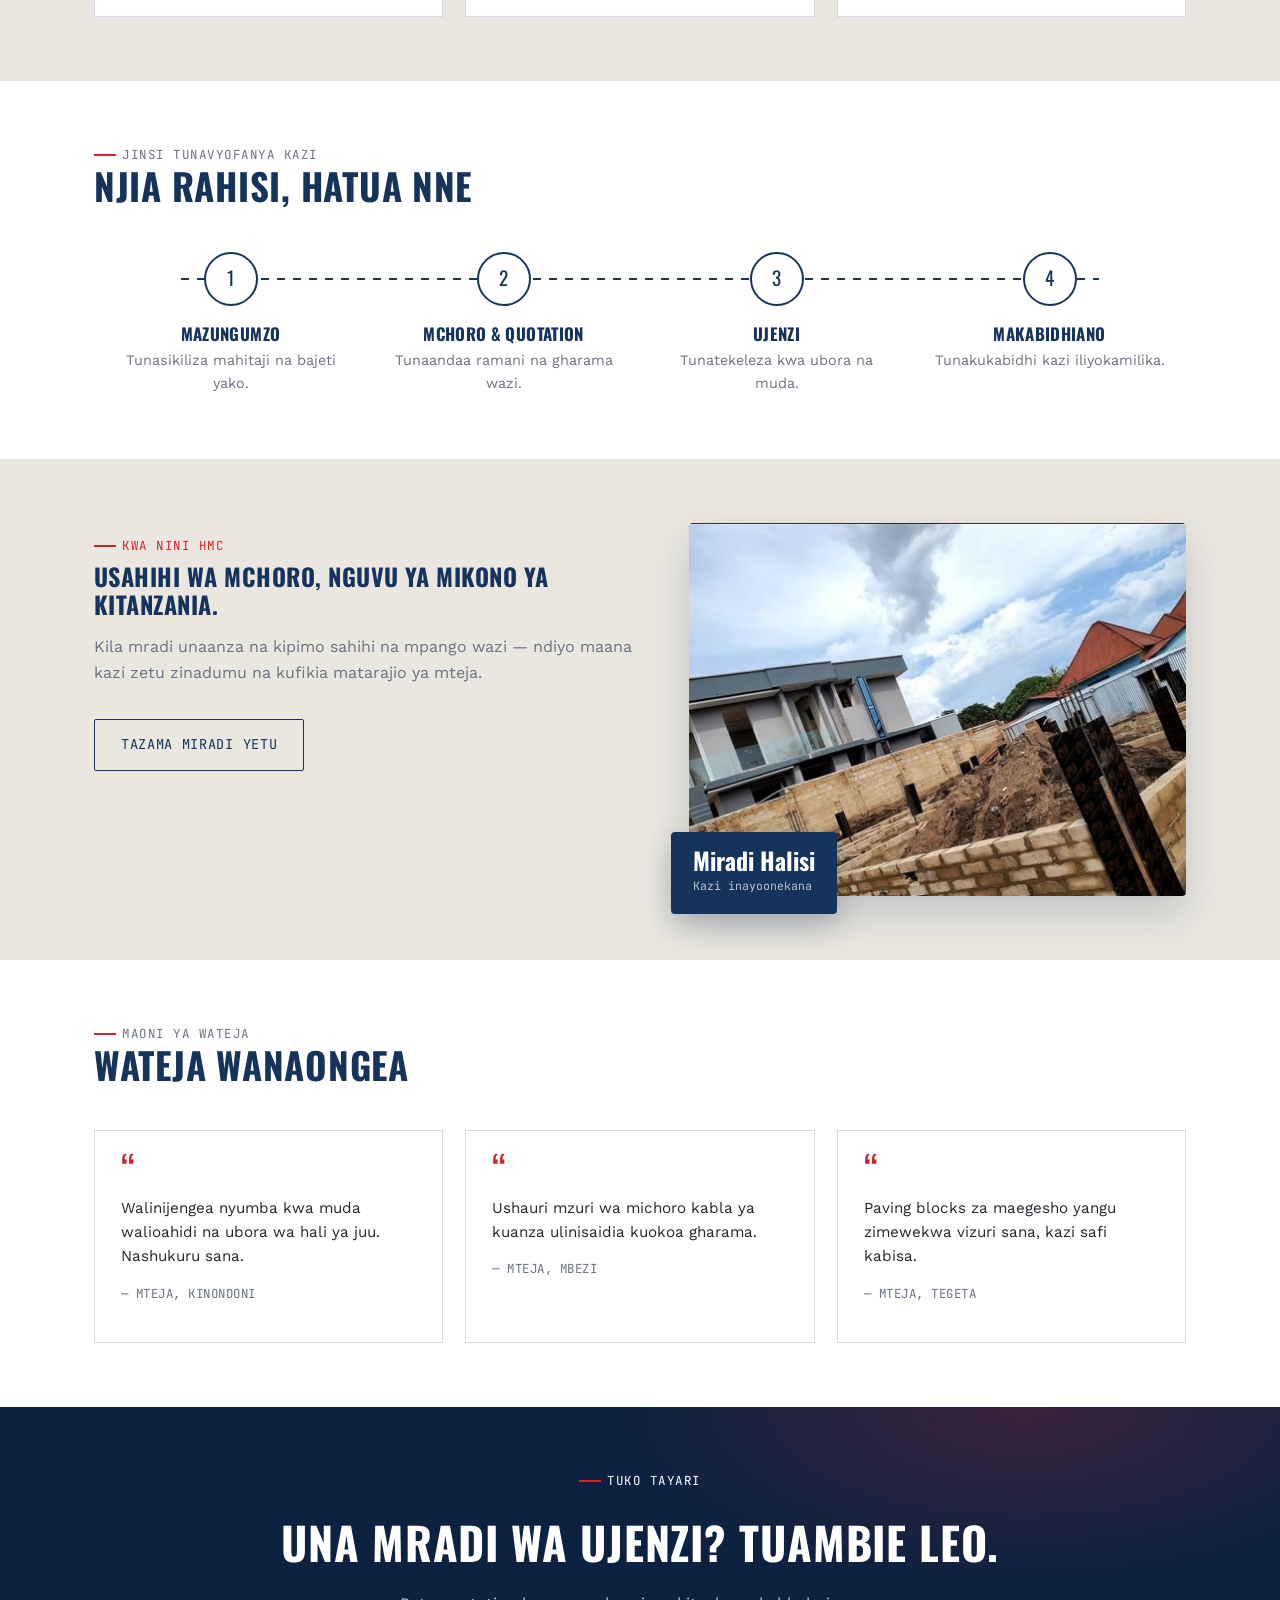
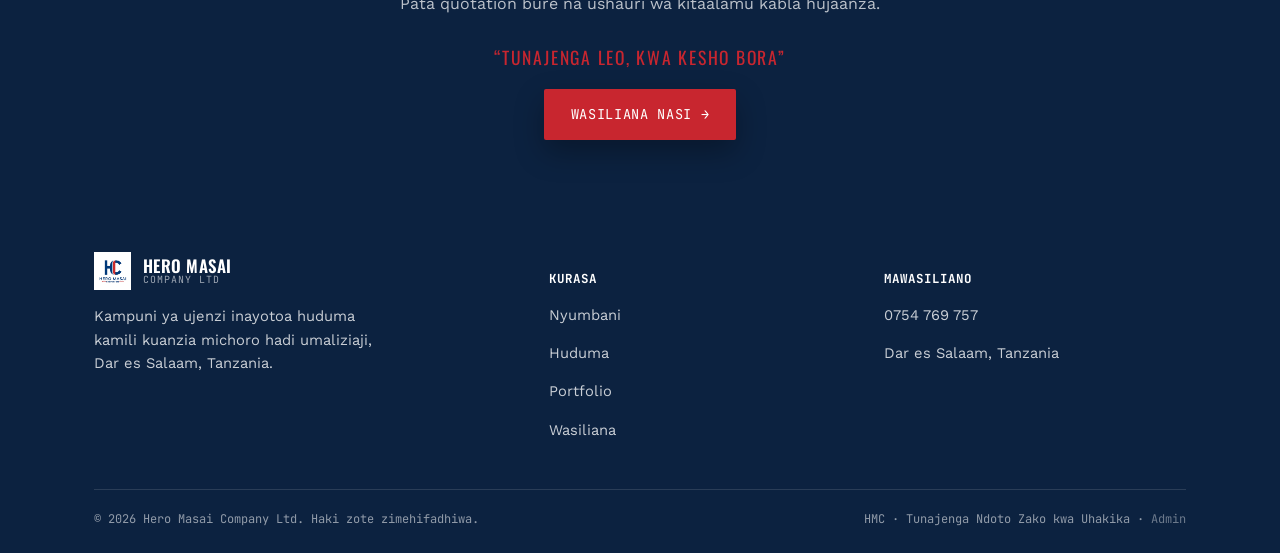
==== commit e6db179d: "Add files via upload" ====
--- a/index.html
+++ b/index.html
@@ -33,7 +33,7 @@
 <section class="hero">
   <div class="wrap hero-inner">
     <div>
-      <p class="eyebrow">HMC &middot; Dar es Salaam, Tanzania</p>
+      <p class="eyebrow">HMC &middot; Tunajenga Ndoto Zako kwa Uhakika</p>
       <h1>
         <span class="wordline"><span>Tunajenga</span></span>
         <span class="wordline"><span>ndoto yako &mdash;</span></span>
@@ -54,24 +54,25 @@
     <!-- Animated blueprint house -->
     <div class="hero-visual">
       <svg viewBox="0 0 400 400" fill="none" xmlns="http://www.w3.org/2000/svg" aria-hidden="true">
-        <!-- ground -->
         <line class="draw" x1="40" y1="330" x2="360" y2="330" stroke="#16335c" stroke-width="2"/>
-        <!-- house outline -->
         <path class="draw s2" d="M90 330 V170 L200 90 L310 170 V330" stroke="#16335c" stroke-width="3" stroke-linejoin="round"/>
-        <!-- roof line -->
         <path class="draw s2" d="M70 184 L200 84 L330 184" stroke="#c8262f" stroke-width="3" stroke-linecap="round"/>
-        <!-- door -->
         <path class="draw s3" d="M178 330 V250 H222 V330" stroke="#16335c" stroke-width="2.5"/>
-        <!-- windows -->
         <rect class="draw s3" x="115" y="225" width="42" height="42" stroke="#16335c" stroke-width="2"/>
         <rect class="draw s3" x="243" y="225" width="42" height="42" stroke="#16335c" stroke-width="2"/>
-        <!-- crane -->
-        <path class="draw s2" d="M300 330 V60 H210" stroke="#16335c" stroke-width="2.5"/>
-        <line class="draw s3" x1="300" y1="60" x2="345" y2="95" stroke="#16335c" stroke-width="2"/>
-        <line class="draw s3" x1="240" y1="60" x2="240" y2="110" stroke="#c8262f" stroke-width="2"/>
-        <!-- fill accents -->
+        <rect class="win-light" x="119" y="229" width="34" height="34" fill="rgba(200,38,47,0)"/>
+        <rect class="win-light w2" x="247" y="229" width="34" height="34" fill="rgba(200,38,47,0)"/>
+        <rect class="win-light w3" x="182" y="254" width="36" height="40" fill="rgba(200,38,47,0)"/>
+        <g class="crane-arm">
+          <path class="draw s2" d="M300 330 V60 H210" stroke="#16335c" stroke-width="2.5"/>
+          <line class="draw s3" x1="300" y1="60" x2="345" y2="95" stroke="#16335c" stroke-width="2"/>
+          <line class="draw s3" x1="240" y1="60" x2="240" y2="110" stroke="#c8262f" stroke-width="2"/>
+          <rect x="232" y="108" width="16" height="12" fill="#c8262f" class="hv-fill"/>
+        </g>
         <circle class="hv-fill" cx="200" cy="90" r="5" fill="#c8262f"/>
-        <rect class="hv-fill" x="178" y="250" width="44" height="80" fill="#16335c" opacity="0.06"/>
+        <circle class="spark" cx="150" cy="320" r="3" fill="#c8262f"/>
+        <circle class="spark s2" cx="250" cy="320" r="2.5" fill="#16335c"/>
+        <circle class="spark s3" cx="200" cy="320" r="3" fill="#c8262f"/>
       </svg>
       <div class="hv-badge tl"><span class="accent">&#9632;</span> Mchoro &rarr; Ujenzi<b>Hatua kwa Hatua</b></div>
       <div class="hv-badge br"><b><span class="count" data-to="6">0</span> Huduma</b>Chini ya paa moja</div>
@@ -92,7 +93,7 @@
   <div class="wrap">
     <div class="section-head reveal">
       <p class="eyebrow">Huduma Zetu</p>
-      <h2>Kila kinachohitajika kujenga, chini ya paa moja</h2>
+      <h2 class="shimmer">Kila kinachohitajika kujenga, chini ya paa moja</h2>
       <p>Kuanzia mchoro wa kwanza hadi geti la mwisho, timu yetu inakusaidia hatua kwa hatua.</p>
     </div>
     <div class="services-grid">
@@ -131,10 +132,12 @@
       <p style="color:var(--steel)">Kila mradi unaanza na kipimo sahihi na mpango wazi &mdash; ndiyo maana kazi zetu zinadumu na kufikia matarajio ya mteja.</p>
       <a href="portfolio.html" class="btn btn-outline" style="margin-top:18px">Tazama Miradi Yetu</a>
     </div>
-    <div class="stat-list reveal d2">
-      <div class="stat-row"><strong>01</strong><div><strong style="color:var(--navy)">Mipango Sahihi</strong><br><span style="color:var(--steel);font-size:0.92rem">Michoro kabla ujenzi kuanza.</span></div></div>
-      <div class="stat-row"><strong>02</strong><div><strong style="color:var(--navy)">Vifaa vya Ubora</strong><br><span style="color:var(--steel);font-size:0.92rem">Vinavyokidhi viwango vya ujenzi.</span></div></div>
-      <div class="stat-row"><strong>03</strong><div><strong style="color:var(--navy)">Muda Sahihi</strong><br><span style="color:var(--steel);font-size:0.92rem">Tunakamilisha kwa wakati uliopangwa.</span></div></div>
+    <div class="reveal d2" style="position:relative">
+      <img src="assets/mradi-4.jpg" alt="Jengo la kisasa la Hero Masai" style="width:100%;border-radius:4px;box-shadow:0 18px 40px rgba(12,34,64,.18)">
+      <div style="position:absolute;bottom:-18px;left:-18px;background:var(--navy);color:#fff;padding:16px 22px;border-radius:4px;box-shadow:0 12px 30px rgba(12,34,64,.25)">
+        <strong style="font-family:var(--display);font-size:1.5rem;display:block;line-height:1">Miradi Halisi</strong>
+        <span style="font-family:var(--mono);font-size:.72rem;color:rgba(255,255,255,.7)">Kazi inayoonekana</span>
+      </div>
     </div>
   </div>
 </section>
@@ -157,6 +160,7 @@
     <p class="eyebrow" style="justify-content:center;color:#fff">Tuko Tayari</p>
     <h2>Una mradi wa ujenzi? Tuambie leo.</h2>
     <p>Pata quotation bure na ushauri wa kitaalamu kabla hujaanza.</p>
+    <p style="font-family:var(--display);text-transform:uppercase;letter-spacing:.1em;color:var(--red);font-size:1.1rem;margin-bottom:18px">&ldquo;Tunajenga Leo, kwa Kesho Bora&rdquo;</p>
     <a href="wasiliana.html" class="btn btn-primary">Wasiliana Nasi &rarr;</a>
   </div>
 </section>
@@ -186,7 +190,7 @@
     </div>
     <div class="foot-bottom">
       <span>&copy; <span id="year"></span> Hero Masai Company Ltd. Haki zote zimehifadhiwa.</span>
-      <span>HMC &middot; Fikiri Kimataifa, Jenga Kitanzania &middot; <a href="admin/login.html" style="color:rgba(255,255,255,0.4)">Admin</a></span>
+      <span>HMC &middot; Tunajenga Ndoto Zako kwa Uhakika &middot; <a href="admin/login.html" style="color:rgba(255,255,255,0.4)">Admin</a></span>
     </div>
   </div>
 </footer>
--- a/css/style.css
+++ b/css/style.css
@@ -743,3 +743,82 @@
   .reveal { opacity: 1 !important; transform: none !important; }
   .marquee-track { animation: none; }
 }
+
+/* =========================================================
+   =========  BUILDINGS & FLAIR — mbwembwe nyingi  =========
+   ========================================================= */
+
+/* ---- Looping life on hero blueprint ---- */
+.crane-arm { transform-box: fill-box; transform-origin: 75% 100%; animation: craneSway 6s ease-in-out infinite 3s; }
+@keyframes craneSway { 0%,100%{transform:rotate(0deg)} 50%{transform:rotate(3deg)} }
+.win-light { animation: winGlow 3.4s ease-in-out infinite; }
+.win-light.w2 { animation-delay: .7s; }
+.win-light.w3 { animation-delay: 1.4s; }
+.win-light.w4 { animation-delay: 2.1s; }
+@keyframes winGlow { 0%,100%{fill:rgba(200,38,47,0);} 45%,55%{fill:rgba(200,38,47,.55);} }
+
+/* floating dust / spark particles */
+.spark { animation: floatUp 5s linear infinite; opacity:0; }
+.spark.s2{animation-delay:1.6s} .spark.s3{animation-delay:3.2s}
+@keyframes floatUp { 0%{transform:translateY(0);opacity:0} 15%{opacity:.8} 85%{opacity:.5} 100%{transform:translateY(-60px);opacity:0} }
+
+/* ---- Shimmer on big headings ---- */
+.shimmer { background:linear-gradient(100deg,var(--navy) 0 40%, #2c5ca3 50%, var(--navy) 60% 100%); background-size:200% 100%;
+  -webkit-background-clip:text;background-clip:text;color:transparent;animation:shine 6s linear infinite; }
+@keyframes shine { to { background-position:-200% 0; } }
+
+/* =================== PAGE HERO (animated) =================== */
+.page-hero {
+  padding: 0; min-height: 360px;
+  display: flex; align-items: center; overflow: hidden;
+  background:
+    radial-gradient(700px 380px at 88% 20%, rgba(200,38,47,0.22), transparent 60%),
+    linear-gradient(160deg, #16335c, #0c2240);
+}
+.page-hero .ph-grid {
+  display:grid; grid-template-columns: 1.1fr 0.9fr; align-items:center; gap:24px; width:100%;
+}
+.page-hero .ph-text { animation: fadeUp .8s ease both; position:relative; z-index:2; }
+.page-hero h1 { font-size: clamp(2rem, 4.6vw, 3.2rem); }
+.page-hero::before {
+  content:""; position:absolute; inset:0;
+  background-image:
+    repeating-linear-gradient(0deg, rgba(255,255,255,.06) 0 1px, transparent 1px 46px),
+    repeating-linear-gradient(90deg, rgba(255,255,255,.06) 0 1px, transparent 1px 46px);
+  pointer-events:none;
+}
+.ph-visual { position:relative; height:300px; }
+.ph-visual svg { width:100%; height:100%; overflow:visible; }
+.ph-visual .ln { stroke-dasharray:900; stroke-dashoffset:900; animation:draw 2.2s ease forwards .4s; }
+.ph-visual .ln.b{animation-delay:.9s} .ph-visual .ln.c{animation-delay:1.3s}
+
+/* skyline twinkle for portfolio */
+.twinkle { animation: twk 2.6s ease-in-out infinite; }
+.twinkle.t2{animation-delay:.4s}.twinkle.t3{animation-delay:.9s}.twinkle.t4{animation-delay:1.3s}.twinkle.t5{animation-delay:1.8s}
+@keyframes twk { 0%,100%{opacity:.15} 50%{opacity:1} }
+
+/* pulsing location pin for contact */
+.pin-pulse { transform-box:fill-box; transform-origin:center bottom; animation: pinBounce 2.2s ease-in-out infinite; }
+@keyframes pinBounce { 0%,100%{transform:translateY(0)} 50%{transform:translateY(-10px)} }
+.pin-ring { transform-box:fill-box; transform-origin:center; animation: ring 2.2s ease-out infinite; }
+@keyframes ring { 0%{transform:scale(.4);opacity:.7} 100%{transform:scale(1.8);opacity:0} }
+
+/* growing bars (construction) for huduma */
+.grow { transform-box:fill-box; transform-origin:bottom; transform:scaleY(0); animation: growUp 1.2s cubic-bezier(.2,.8,.2,1) forwards; }
+.grow.g1{animation-delay:.5s}.grow.g2{animation-delay:.8s}.grow.g3{animation-delay:1.1s}.grow.g4{animation-delay:1.4s}
+@keyframes growUp { to { transform:scaleY(1); } }
+
+@media (max-width:820px){
+  .page-hero .ph-grid{grid-template-columns:1fr}
+  .ph-visual{height:200px;margin-top:6px}
+}
+@media (prefers-reduced-motion: reduce){
+  .crane-arm,.win-light,.spark,.shimmer,.twinkle,.pin-pulse,.pin-ring{animation:none}
+  .ph-visual .ln{stroke-dashoffset:0;animation:none}
+  .grow{transform:none;animation:none}
+  .win-light{fill:rgba(200,38,47,.4)}
+}
+
+/* gallery item kama link */
+a.gallery-item { cursor: pointer; }
+a.gallery-item:hover .tag { background: var(--red); }
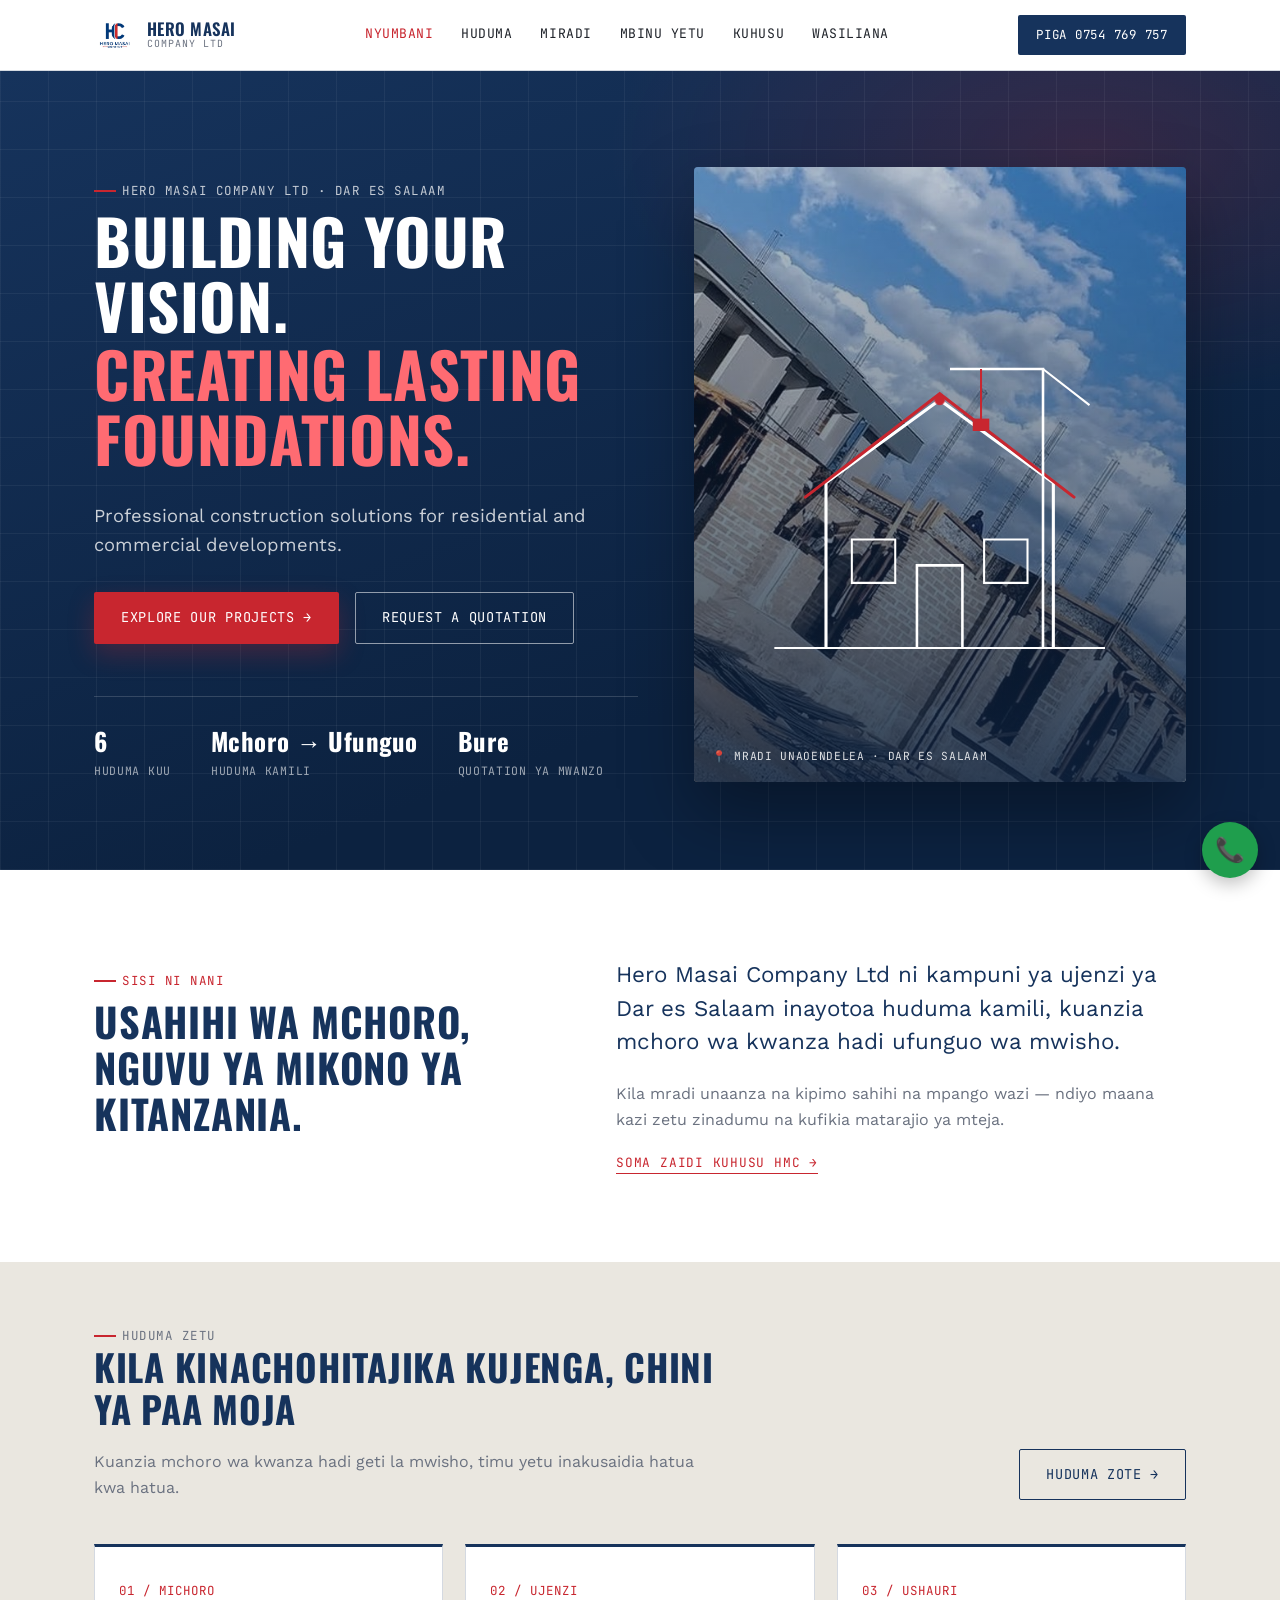
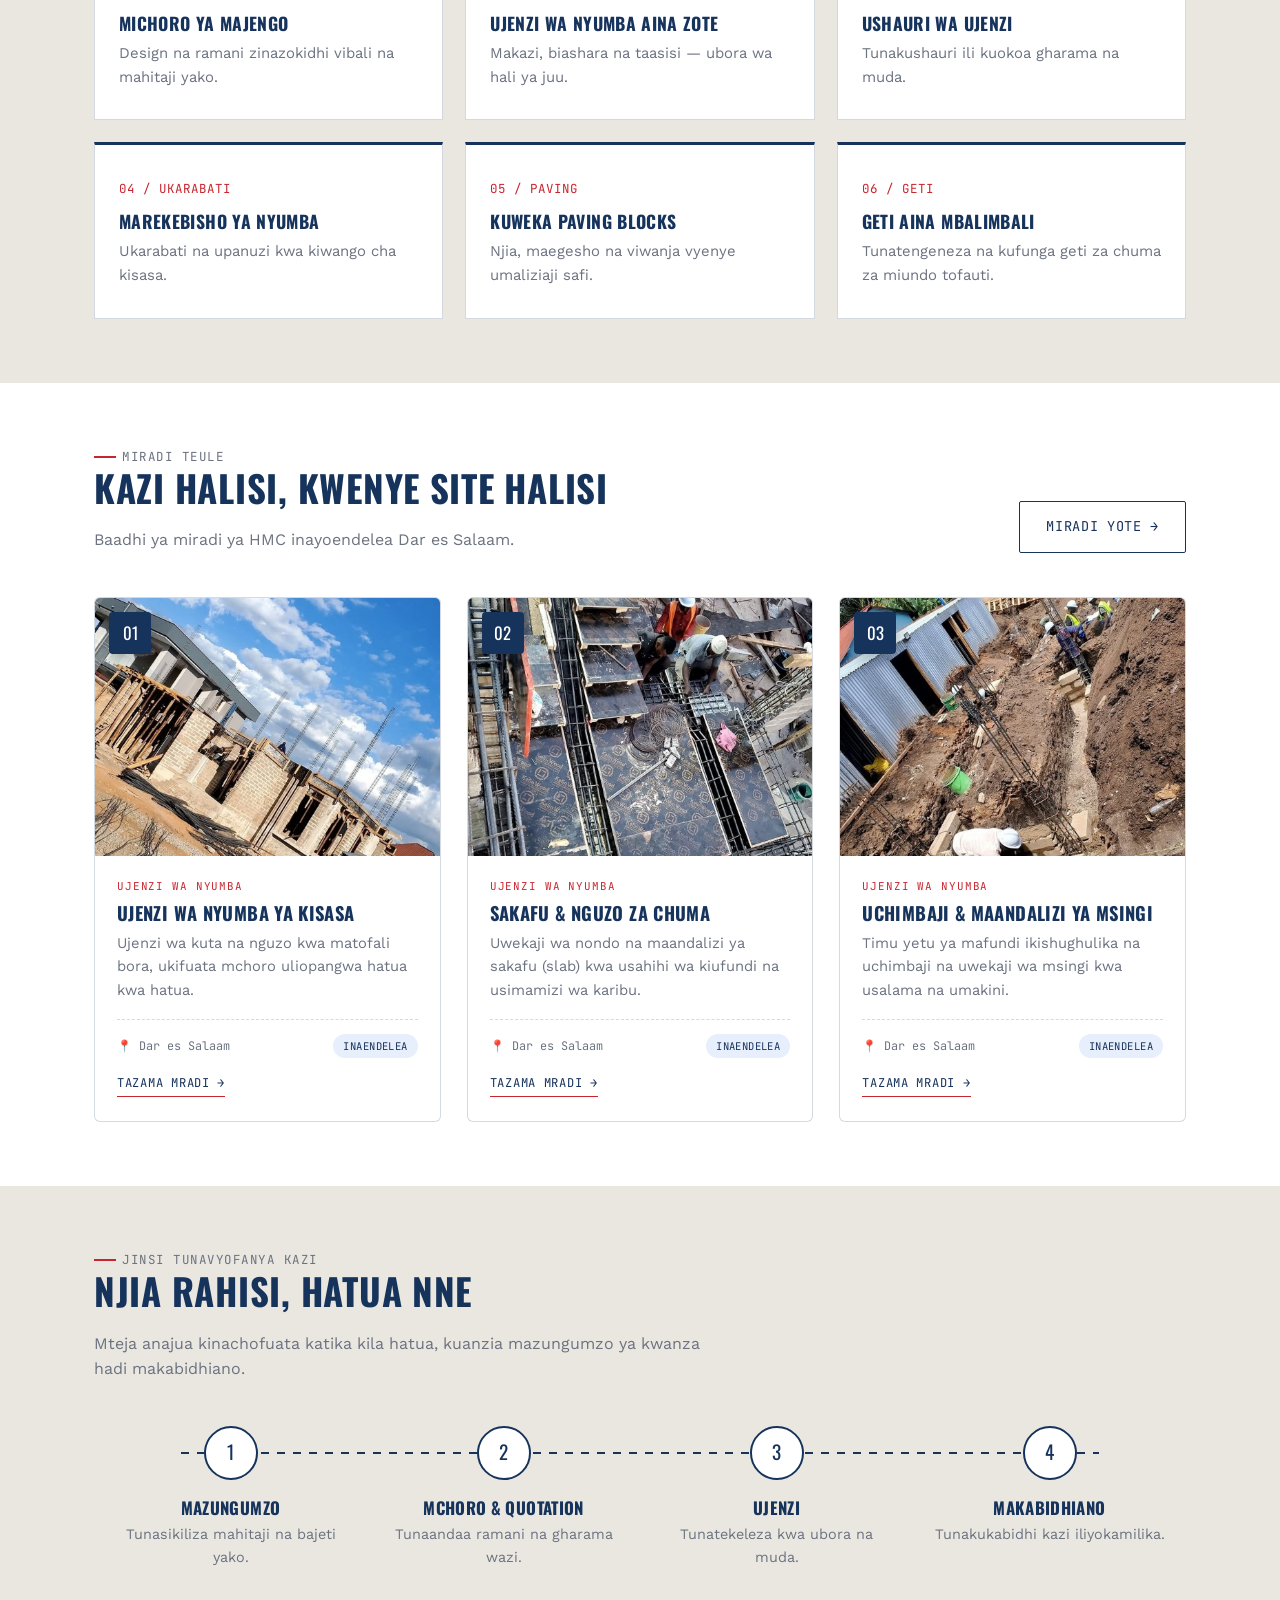
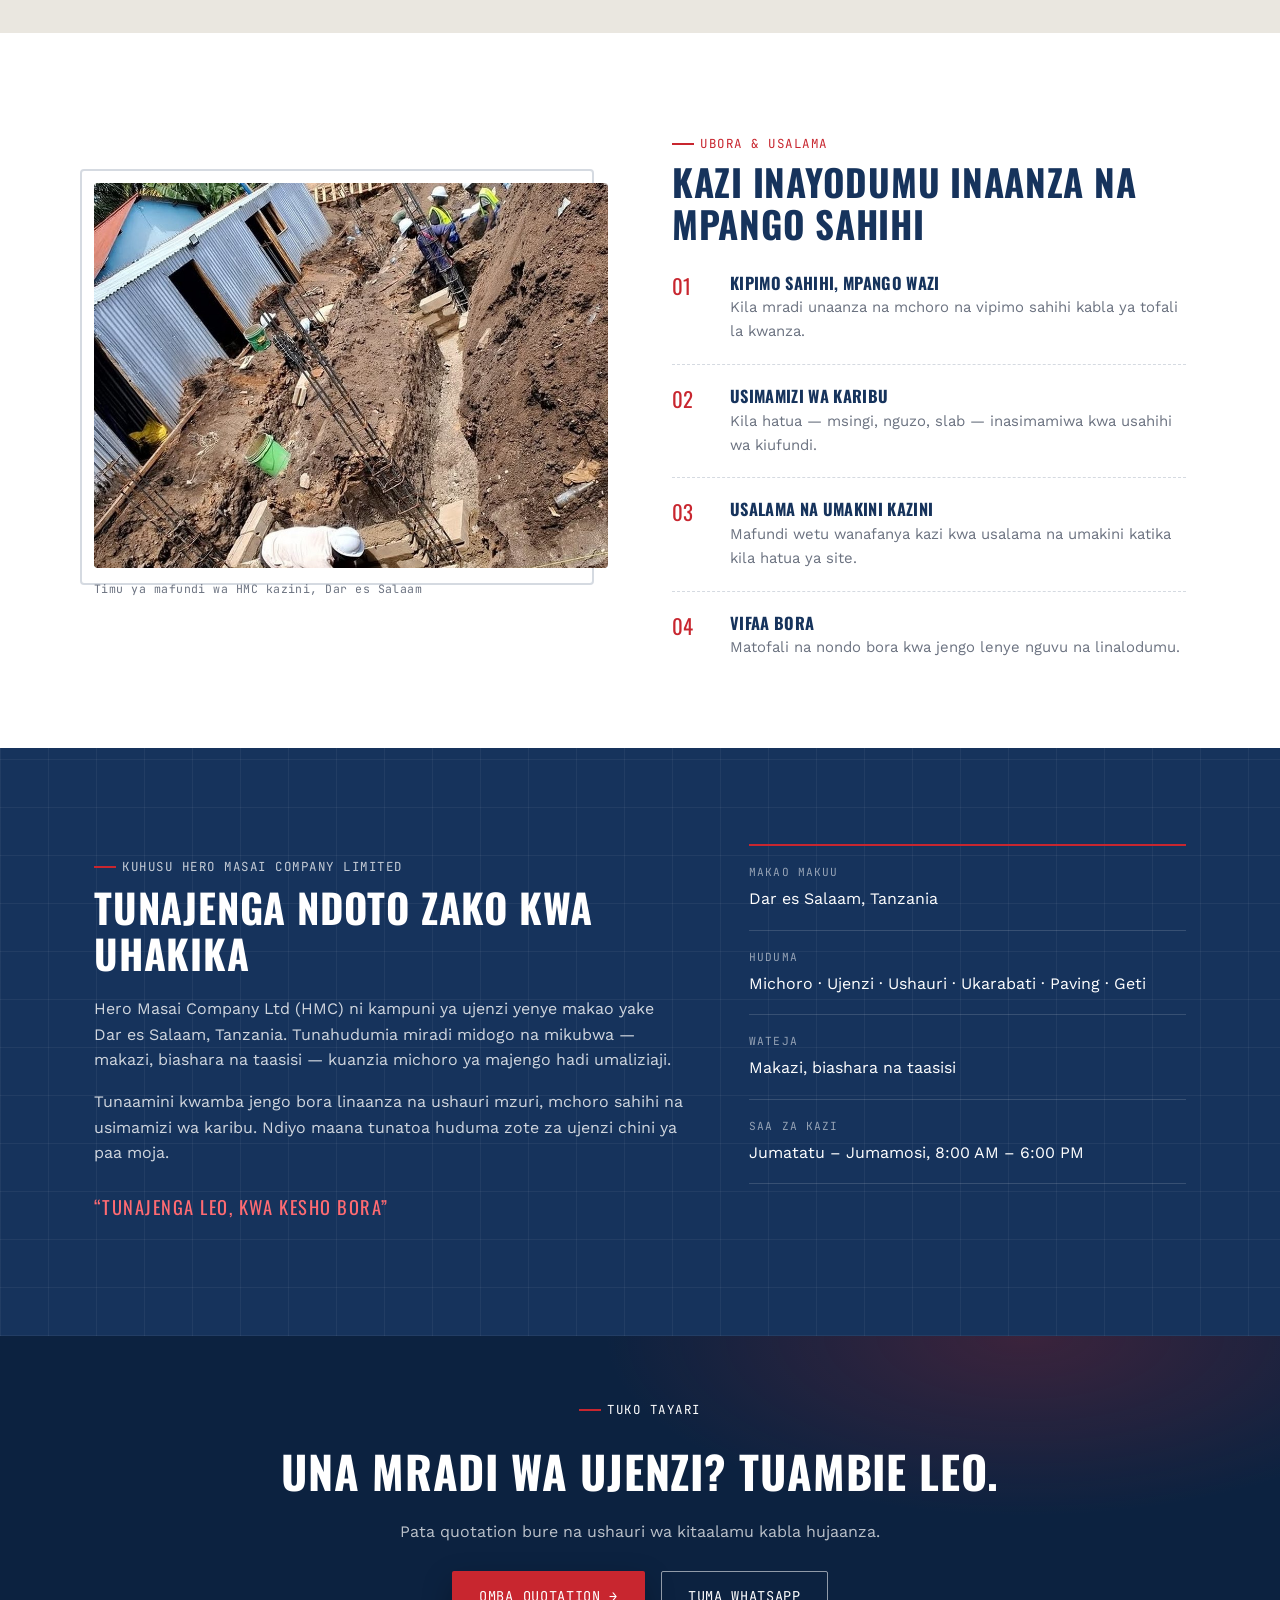
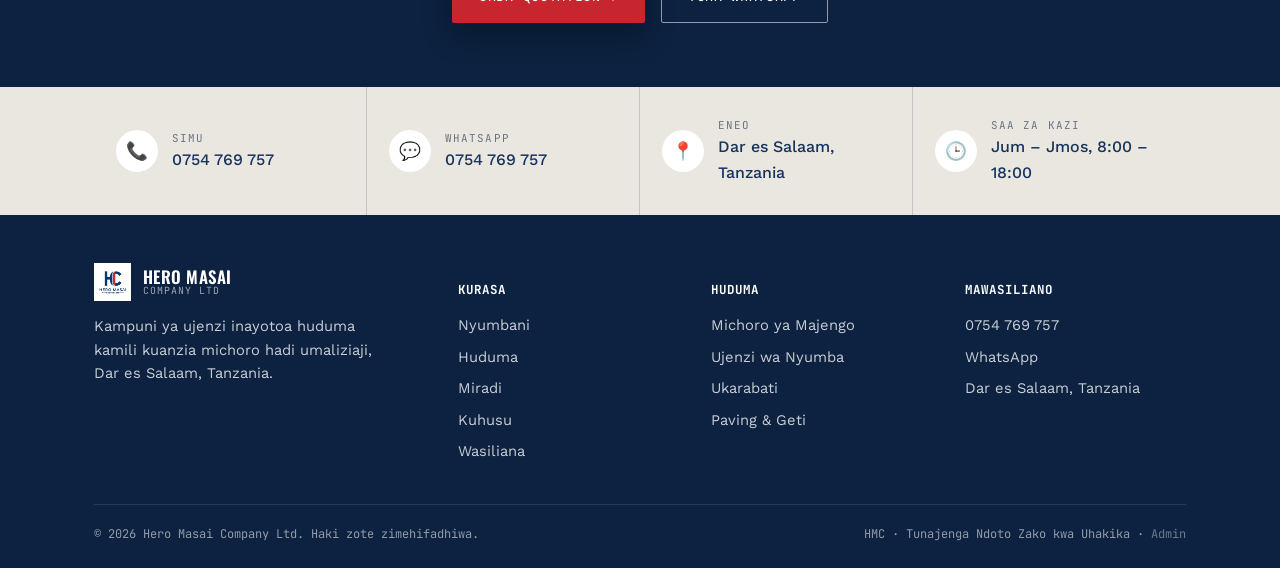
==== commit 8a34d578: "Homepage v2: Bechtel-inspired homepage, shared project data, nav update - index.html: new 11-section" ====
--- a/index.html
+++ b/index.html
@@ -12,6 +12,7 @@
 </head>
 <body>
 
+<!-- ================= 1. NAVIGATION ================= -->
 <header class="site">
   <div class="nav">
     <a href="index.html" class="brand">
@@ -21,7 +22,9 @@
     <nav class="links">
       <a href="index.html" class="active">Nyumbani</a>
       <a href="huduma.html">Huduma</a>
-      <a href="portfolio.html">Portfolio</a>
+      <a href="portfolio.html">Miradi</a>
+      <a href="index.html#mbinu">Mbinu Yetu</a>
+      <a href="index.html#kuhusu">Kuhusu</a>
       <a href="wasiliana.html">Wasiliana</a>
     </nav>
     <a href="tel:+255754769757" class="nav-cta">Piga 0754 769 757</a>
@@ -29,145 +32,194 @@
   </div>
 </header>
 
-<!-- HERO -->
-<section class="hero">
-  <div class="wrap hero-inner">
-    <div>
-      <p class="eyebrow">HMC &middot; Tunajenga Ndoto Zako kwa Uhakika</p>
+<!-- ================= 2. HERO ================= -->
+<section class="hx">
+  <div class="wrap hx-grid">
+    <div class="hx-text">
+      <p class="eyebrow">Hero Masai Company Ltd &middot; Dar es Salaam</p>
       <h1>
-        <span class="wordline"><span>Tunajenga</span></span>
-        <span class="wordline"><span>ndoto yako &mdash;</span></span>
-        <span class="wordline"><span>kwa <em style="font-style:normal;color:var(--red)">usahihi.</em></span></span>
+        <span class="wordline"><span>Building Your Vision.</span></span>
+        <span class="wordline"><span class="hx-accent">Creating Lasting Foundations.</span></span>
       </h1>
-      <p class="lead">Kuanzia mchoro wa kwanza hadi ufunguo wa mwisho. Michoro, ujenzi, ukarabati, paving na geti &mdash; kazi inayodumu, kwa weledi wa Kitanzania.</p>
+      <p class="hx-lead">Professional construction solutions for residential and commercial developments.</p>
       <div class="cta-row">
-        <a href="wasiliana.html" class="btn btn-primary">Pata Quotation Bure &rarr;</a>
-        <a href="portfolio.html" class="btn btn-outline">Tazama Miradi</a>
-      </div>
-      <div class="hero-meta">
-        <div><strong class="count" data-to="6">0</strong>Huduma Kuu</div>
-        <div><strong class="count" data-to="100" data-suffix="%">0</strong>Kujitolea kwa Ubora</div>
-        <div><strong>24/7</strong>Mawasiliano</div>
-      </div>
-    </div>
-
-    <!-- Animated blueprint house -->
-    <div class="hero-visual">
+        <a href="portfolio.html" class="btn btn-primary">Explore Our Projects &rarr;</a>
+        <a href="wasiliana.html#contact-form" class="btn btn-ghost">Request a Quotation</a>
+      </div>
+      <div class="hx-facts">
+        <div><strong class="count" data-to="6">0</strong>Huduma kuu</div>
+        <div><strong>Mchoro &rarr; Ufunguo</strong>Huduma kamili</div>
+        <div><strong>Bure</strong>Quotation ya mwanzo</div>
+      </div>
+    </div>
+
+    <!-- Picha halisi ya mradi wa HMC + blueprint inayojichora juu yake.
+         Picha ya jengo lililokamilika ikipatikana, badilisha src na caption hapa chini. -->
+    <figure class="hx-visual">
+      <img src="assets/mradi-2.jpg" alt="Mradi wa HMC unaoendelea, Dar es Salaam" width="1000" height="750">
       <svg viewBox="0 0 400 400" fill="none" xmlns="http://www.w3.org/2000/svg" aria-hidden="true">
-        <line class="draw" x1="40" y1="330" x2="360" y2="330" stroke="#16335c" stroke-width="2"/>
-        <path class="draw s2" d="M90 330 V170 L200 90 L310 170 V330" stroke="#16335c" stroke-width="3" stroke-linejoin="round"/>
+        <line class="draw" x1="40" y1="330" x2="360" y2="330" stroke="#fff" stroke-width="2"/>
+        <path class="draw s2" d="M90 330 V170 L200 90 L310 170 V330" stroke="#fff" stroke-width="3" stroke-linejoin="round"/>
         <path class="draw s2" d="M70 184 L200 84 L330 184" stroke="#c8262f" stroke-width="3" stroke-linecap="round"/>
-        <path class="draw s3" d="M178 330 V250 H222 V330" stroke="#16335c" stroke-width="2.5"/>
-        <rect class="draw s3" x="115" y="225" width="42" height="42" stroke="#16335c" stroke-width="2"/>
-        <rect class="draw s3" x="243" y="225" width="42" height="42" stroke="#16335c" stroke-width="2"/>
+        <path class="draw s3" d="M178 330 V250 H222 V330" stroke="#fff" stroke-width="2.5"/>
+        <rect class="draw s3" x="115" y="225" width="42" height="42" stroke="#fff" stroke-width="2"/>
+        <rect class="draw s3" x="243" y="225" width="42" height="42" stroke="#fff" stroke-width="2"/>
         <rect class="win-light" x="119" y="229" width="34" height="34" fill="rgba(200,38,47,0)"/>
         <rect class="win-light w2" x="247" y="229" width="34" height="34" fill="rgba(200,38,47,0)"/>
         <rect class="win-light w3" x="182" y="254" width="36" height="40" fill="rgba(200,38,47,0)"/>
         <g class="crane-arm">
-          <path class="draw s2" d="M300 330 V60 H210" stroke="#16335c" stroke-width="2.5"/>
-          <line class="draw s3" x1="300" y1="60" x2="345" y2="95" stroke="#16335c" stroke-width="2"/>
+          <path class="draw s2" d="M300 330 V60 H210" stroke="#fff" stroke-width="2.5"/>
+          <line class="draw s3" x1="300" y1="60" x2="345" y2="95" stroke="#fff" stroke-width="2"/>
           <line class="draw s3" x1="240" y1="60" x2="240" y2="110" stroke="#c8262f" stroke-width="2"/>
           <rect x="232" y="108" width="16" height="12" fill="#c8262f" class="hv-fill"/>
         </g>
         <circle class="hv-fill" cx="200" cy="90" r="5" fill="#c8262f"/>
-        <circle class="spark" cx="150" cy="320" r="3" fill="#c8262f"/>
-        <circle class="spark s2" cx="250" cy="320" r="2.5" fill="#16335c"/>
-        <circle class="spark s3" cx="200" cy="320" r="3" fill="#c8262f"/>
       </svg>
-      <div class="hv-badge tl"><span class="accent">&#9632;</span> Mchoro &rarr; Ujenzi<b>Hatua kwa Hatua</b></div>
-      <div class="hv-badge br"><b><span class="count" data-to="6">0</span> Huduma</b>Chini ya paa moja</div>
-    </div>
-  </div>
-</section>
-
-<!-- MARQUEE -->
-<div class="marquee">
-  <div class="marquee-track">
-    <span>Michoro ya Majengo <i>&#9670;</i> Ujenzi wa Nyumba <i>&#9670;</i> Ushauri wa Ujenzi <i>&#9670;</i> Marekebisho <i>&#9670;</i> Paving Blocks <i>&#9670;</i> Geti la Chuma <i>&#9670;</i></span>
-    <span>Michoro ya Majengo <i>&#9670;</i> Ujenzi wa Nyumba <i>&#9670;</i> Ushauri wa Ujenzi <i>&#9670;</i> Marekebisho <i>&#9670;</i> Paving Blocks <i>&#9670;</i> Geti la Chuma <i>&#9670;</i></span>
-  </div>
-</div>
-
-<!-- SERVICES -->
-<section class="bg-concrete">
-  <div class="wrap">
-    <div class="section-head reveal">
-      <p class="eyebrow">Huduma Zetu</p>
-      <h2 class="shimmer">Kila kinachohitajika kujenga, chini ya paa moja</h2>
-      <p>Kuanzia mchoro wa kwanza hadi geti la mwisho, timu yetu inakusaidia hatua kwa hatua.</p>
+      <figcaption>&#128205; Mradi unaoendelea &middot; Dar es Salaam</figcaption>
+    </figure>
+  </div>
+</section>
+
+<!-- ================= 3. COMPANY INTRODUCTION ================= -->
+<section class="intro">
+  <div class="wrap intro-grid reveal">
+    <div>
+      <p class="eyebrow">Sisi ni Nani</p>
+      <h2>Usahihi wa mchoro, nguvu ya mikono ya Kitanzania.</h2>
+    </div>
+    <div class="intro-copy">
+      <p class="intro-big">Hero Masai Company Ltd ni kampuni ya ujenzi ya Dar es Salaam inayotoa huduma kamili, kuanzia mchoro wa kwanza hadi ufunguo wa mwisho.</p>
+      <p>Kila mradi unaanza na kipimo sahihi na mpango wazi &mdash; ndiyo maana kazi zetu zinadumu na kufikia matarajio ya mteja.</p>
+      <a href="#kuhusu" class="text-link">Soma zaidi kuhusu HMC &rarr;</a>
+    </div>
+  </div>
+</section>
+
+<!-- ================= 4. SERVICES ================= -->
+<section class="bg-concrete" id="huduma">
+  <div class="wrap">
+    <div class="head-row reveal">
+      <div class="section-head">
+        <p class="eyebrow">Huduma Zetu</p>
+        <h2>Kila kinachohitajika kujenga, chini ya paa moja</h2>
+        <p>Kuanzia mchoro wa kwanza hadi geti la mwisho, timu yetu inakusaidia hatua kwa hatua.</p>
+      </div>
+      <a href="huduma.html" class="btn btn-outline">Huduma Zote &rarr;</a>
     </div>
     <div class="services-grid">
-      <div class="service-card blueprint-frame reveal d1"><span class="num">01 / MICHORO</span><h3>Michoro ya Majengo</h3><p>Design na ramani zinazokidhi vibali na mahitaji yako.</p></div>
-      <div class="service-card blueprint-frame reveal d2"><span class="num">02 / UJENZI</span><h3>Ujenzi wa Nyumba Aina Zote</h3><p>Makazi, biashara na taasisi &mdash; ubora wa hali ya juu.</p></div>
-      <div class="service-card blueprint-frame reveal d3"><span class="num">03 / USHAURI</span><h3>Ushauri wa Ujenzi</h3><p>Tunakushauri ili kuokoa gharama na muda.</p></div>
-      <div class="service-card blueprint-frame reveal d1"><span class="num">04 / UKARABATI</span><h3>Marekebisho ya Nyumba</h3><p>Ukarabati na upanuzi kwa kiwango cha kisasa.</p></div>
-      <div class="service-card blueprint-frame reveal d2"><span class="num">05 / PAVING</span><h3>Kuweka Paving Blocks</h3><p>Njia, maegesho na viwanja vyenye umaliziaji safi.</p></div>
-      <div class="service-card blueprint-frame reveal d3"><span class="num">06 / GETI</span><h3>Geti Aina Mbalimbali</h3><p>Tunatengeneza na kufunga geti za chuma za miundo tofauti.</p></div>
-    </div>
-  </div>
-</section>
-
-<!-- PROCESS -->
-<section class="process">
+      <a href="huduma.html" class="service-card blueprint-frame reveal d1"><span class="num">01 / MICHORO</span><h3>Michoro ya Majengo</h3><p>Design na ramani zinazokidhi vibali na mahitaji yako.</p></a>
+      <a href="huduma.html" class="service-card blueprint-frame reveal d2"><span class="num">02 / UJENZI</span><h3>Ujenzi wa Nyumba Aina Zote</h3><p>Makazi, biashara na taasisi &mdash; ubora wa hali ya juu.</p></a>
+      <a href="huduma.html" class="service-card blueprint-frame reveal d3"><span class="num">03 / USHAURI</span><h3>Ushauri wa Ujenzi</h3><p>Tunakushauri ili kuokoa gharama na muda.</p></a>
+      <a href="huduma.html" class="service-card blueprint-frame reveal d1"><span class="num">04 / UKARABATI</span><h3>Marekebisho ya Nyumba</h3><p>Ukarabati na upanuzi kwa kiwango cha kisasa.</p></a>
+      <a href="huduma.html" class="service-card blueprint-frame reveal d2"><span class="num">05 / PAVING</span><h3>Kuweka Paving Blocks</h3><p>Njia, maegesho na viwanja vyenye umaliziaji safi.</p></a>
+      <a href="huduma.html" class="service-card blueprint-frame reveal d3"><span class="num">06 / GETI</span><h3>Geti Aina Mbalimbali</h3><p>Tunatengeneza na kufunga geti za chuma za miundo tofauti.</p></a>
+    </div>
+  </div>
+</section>
+
+<!-- ================= 5. FEATURED PROJECTS ================= -->
+<!-- Kadi zinatoka js/projects.js (miradi yenye featured: true) -->
+<section id="miradi">
+  <div class="wrap">
+    <div class="head-row reveal">
+      <div class="section-head">
+        <p class="eyebrow">Miradi Teule</p>
+        <h2>Kazi halisi, kwenye site halisi</h2>
+        <p>Baadhi ya miradi ya HMC inayoendelea Dar es Salaam.</p>
+      </div>
+      <a href="portfolio.html" class="btn btn-outline">Miradi Yote &rarr;</a>
+    </div>
+    <div class="proj-grid" data-projects="featured"></div>
+    <noscript><p><a href="portfolio.html">Tazama miradi yetu yote &rarr;</a></p></noscript>
+  </div>
+</section>
+
+<!-- ================= 6. HOW WE DELIVER ================= -->
+<section class="process bg-concrete" id="mbinu">
   <div class="wrap">
     <div class="section-head reveal">
       <p class="eyebrow">Jinsi Tunavyofanya Kazi</p>
       <h2>Njia rahisi, hatua nne</h2>
+      <p>Mteja anajua kinachofuata katika kila hatua, kuanzia mazungumzo ya kwanza hadi makabidhiano.</p>
     </div>
     <div class="process-track">
       <div class="step reveal d1"><div class="dot">1</div><h3>Mazungumzo</h3><p>Tunasikiliza mahitaji na bajeti yako.</p></div>
-      <div class="step reveal d2"><div class="dot">2</div><h3>Mchoro & Quotation</h3><p>Tunaandaa ramani na gharama wazi.</p></div>
+      <div class="step reveal d2"><div class="dot">2</div><h3>Mchoro &amp; Quotation</h3><p>Tunaandaa ramani na gharama wazi.</p></div>
       <div class="step reveal d3"><div class="dot">3</div><h3>Ujenzi</h3><p>Tunatekeleza kwa ubora na muda.</p></div>
       <div class="step reveal d4"><div class="dot">4</div><h3>Makabidhiano</h3><p>Tunakukabidhi kazi iliyokamilika.</p></div>
     </div>
   </div>
 </section>
 
-<!-- WHY US -->
-<section class="bg-concrete">
-  <div class="wrap why-grid">
+<!-- ================= 7. QUALITY & SAFETY ================= -->
+<!-- Maandishi yanatoka kwenye maudhui yaliyopo ya HMC. Sera rasmi ya usalama (HSE) na vyeti vikipatikana, viongezwe hapa. -->
+<section class="quality" id="ubora">
+  <div class="wrap quality-grid">
+    <figure class="quality-media reveal">
+      <img src="assets/mradi-5.jpg" alt="Mafundi wa HMC wakichimba msingi wakiwa na kofia za usalama" width="1000" height="750" loading="lazy">
+      <figcaption>Timu ya mafundi wa HMC kazini, Dar es Salaam</figcaption>
+    </figure>
+    <div class="reveal d2">
+      <p class="eyebrow">Ubora &amp; Usalama</p>
+      <h2>Kazi inayodumu inaanza na mpango sahihi</h2>
+      <ul class="pillars">
+        <li><span>01</span><div><h3>Kipimo sahihi, mpango wazi</h3><p>Kila mradi unaanza na mchoro na vipimo sahihi kabla ya tofali la kwanza.</p></div></li>
+        <li><span>02</span><div><h3>Usimamizi wa karibu</h3><p>Kila hatua &mdash; msingi, nguzo, slab &mdash; inasimamiwa kwa usahihi wa kiufundi.</p></div></li>
+        <li><span>03</span><div><h3>Usalama na umakini kazini</h3><p>Mafundi wetu wanafanya kazi kwa usalama na umakini katika kila hatua ya site.</p></div></li>
+        <li><span>04</span><div><h3>Vifaa bora</h3><p>Matofali na nondo bora kwa jengo lenye nguvu na linalodumu.</p></div></li>
+      </ul>
+    </div>
+  </div>
+</section>
+
+<!-- ================= 8. ABOUT ================= -->
+<!-- TAARIFA ZA MMILIKI ZINAZOSUBIRIWA: mwaka wa kuanzishwa, usajili (BRELA/CRB), uongozi, idadi ya miradi.
+     Zisiongezwe bila uthibitisho wa HMC. -->
+<section class="about" id="kuhusu">
+  <div class="wrap about-grid">
     <div class="reveal">
-      <p class="eyebrow">Kwa Nini HMC</p>
-      <h2>Usahihi wa mchoro, nguvu ya mikono ya Kitanzania.</h2>
-      <p style="color:var(--steel)">Kila mradi unaanza na kipimo sahihi na mpango wazi &mdash; ndiyo maana kazi zetu zinadumu na kufikia matarajio ya mteja.</p>
-      <a href="portfolio.html" class="btn btn-outline" style="margin-top:18px">Tazama Miradi Yetu</a>
-    </div>
-    <div class="reveal d2" style="position:relative">
-      <img src="assets/mradi-4.jpg" alt="Jengo la kisasa la Hero Masai" style="width:100%;border-radius:4px;box-shadow:0 18px 40px rgba(12,34,64,.18)">
-      <div style="position:absolute;bottom:-18px;left:-18px;background:var(--navy);color:#fff;padding:16px 22px;border-radius:4px;box-shadow:0 12px 30px rgba(12,34,64,.25)">
-        <strong style="font-family:var(--display);font-size:1.5rem;display:block;line-height:1">Miradi Halisi</strong>
-        <span style="font-family:var(--mono);font-size:.72rem;color:rgba(255,255,255,.7)">Kazi inayoonekana</span>
-      </div>
-    </div>
-  </div>
-</section>
-
-<!-- TESTIMONIALS -->
-<section>
-  <div class="wrap">
-    <div class="section-head reveal"><p class="eyebrow">Maoni ya Wateja</p><h2>Wateja wanaongea</h2></div>
-    <div class="testi-grid">
-      <div class="testi-card reveal d1"><span class="quote-mark">&ldquo;</span><p class="quote">Walinijengea nyumba kwa muda walioahidi na ubora wa hali ya juu. Nashukuru sana.</p><p class="author">&mdash; Mteja, Kinondoni</p></div>
-      <div class="testi-card reveal d2"><span class="quote-mark">&ldquo;</span><p class="quote">Ushauri mzuri wa michoro kabla ya kuanza ulinisaidia kuokoa gharama.</p><p class="author">&mdash; Mteja, Mbezi</p></div>
-      <div class="testi-card reveal d3"><span class="quote-mark">&ldquo;</span><p class="quote">Paving blocks za maegesho yangu zimewekwa vizuri sana, kazi safi kabisa.</p><p class="author">&mdash; Mteja, Tegeta</p></div>
-    </div>
-  </div>
-</section>
-
-<!-- CTA BAND -->
+      <p class="eyebrow">Kuhusu Hero Masai Company Limited</p>
+      <h2>Tunajenga ndoto zako kwa uhakika</h2>
+      <p>Hero Masai Company Ltd (HMC) ni kampuni ya ujenzi yenye makao yake Dar es Salaam, Tanzania. Tunahudumia miradi midogo na mikubwa &mdash; makazi, biashara na taasisi &mdash; kuanzia michoro ya majengo hadi umaliziaji.</p>
+      <p>Tunaamini kwamba jengo bora linaanza na ushauri mzuri, mchoro sahihi na usimamizi wa karibu. Ndiyo maana tunatoa huduma zote za ujenzi chini ya paa moja.</p>
+      <p class="motto">&ldquo;Tunajenga Leo, kwa Kesho Bora&rdquo;</p>
+    </div>
+    <dl class="about-facts reveal d2">
+      <div><dt>Makao Makuu</dt><dd>Dar es Salaam, Tanzania</dd></div>
+      <div><dt>Huduma</dt><dd>Michoro &middot; Ujenzi &middot; Ushauri &middot; Ukarabati &middot; Paving &middot; Geti</dd></div>
+      <div><dt>Wateja</dt><dd>Makazi, biashara na taasisi</dd></div>
+      <div><dt>Saa za Kazi</dt><dd>Jumatatu &ndash; Jumamosi, 8:00 AM &ndash; 6:00 PM</dd></div>
+    </dl>
+  </div>
+</section>
+
+<!-- ================= 9. PROJECT INQUIRY CTA ================= -->
 <section class="cta-band">
   <div class="wrap reveal">
     <p class="eyebrow" style="justify-content:center;color:#fff">Tuko Tayari</p>
     <h2>Una mradi wa ujenzi? Tuambie leo.</h2>
     <p>Pata quotation bure na ushauri wa kitaalamu kabla hujaanza.</p>
-    <p style="font-family:var(--display);text-transform:uppercase;letter-spacing:.1em;color:var(--red);font-size:1.1rem;margin-bottom:18px">&ldquo;Tunajenga Leo, kwa Kesho Bora&rdquo;</p>
-    <a href="wasiliana.html" class="btn btn-primary">Wasiliana Nasi &rarr;</a>
-  </div>
-</section>
-
+    <div class="cta-row" style="justify-content:center">
+      <a href="wasiliana.html#contact-form" class="btn btn-primary">Omba Quotation &rarr;</a>
+      <a href="https://wa.me/255754769757" class="btn btn-ghost" target="_blank" rel="noopener">Tuma WhatsApp</a>
+    </div>
+  </div>
+</section>
+
+<!-- ================= 10. CONTACT INFORMATION ================= -->
+<section class="contact-strip">
+  <div class="wrap contact-strip-grid">
+    <a href="tel:+255754769757" class="cs-item reveal d1"><span class="cs-ico">&#128222;</span><span><small>Simu</small>0754 769 757</span></a>
+    <a href="https://wa.me/255754769757" target="_blank" rel="noopener" class="cs-item reveal d2"><span class="cs-ico">&#128172;</span><span><small>WhatsApp</small>0754 769 757</span></a>
+    <div class="cs-item reveal d3"><span class="cs-ico">&#128205;</span><span><small>Eneo</small>Dar es Salaam, Tanzania</span></div>
+    <div class="cs-item reveal d4"><span class="cs-ico">&#128338;</span><span><small>Saa za Kazi</small>Jum &ndash; Jmos, 8:00 &ndash; 18:00</span></div>
+  </div>
+</section>
+
+<!-- ================= 11. FOOTER ================= -->
 <footer class="site">
   <div class="wrap">
-    <div class="foot-grid">
+    <div class="foot-grid foot-4">
       <div>
         <div class="brand" style="margin-bottom:14px">
           <img src="assets/logo.jpg" alt="HMC logo" style="height:38px">
@@ -179,12 +231,21 @@
         <h4>Kurasa</h4>
         <p><a href="index.html">Nyumbani</a></p>
         <p><a href="huduma.html">Huduma</a></p>
-        <p><a href="portfolio.html">Portfolio</a></p>
+        <p><a href="portfolio.html">Miradi</a></p>
+        <p><a href="index.html#kuhusu">Kuhusu</a></p>
         <p><a href="wasiliana.html">Wasiliana</a></p>
+      </div>
+      <div>
+        <h4>Huduma</h4>
+        <p><a href="huduma.html">Michoro ya Majengo</a></p>
+        <p><a href="huduma.html">Ujenzi wa Nyumba</a></p>
+        <p><a href="huduma.html">Ukarabati</a></p>
+        <p><a href="huduma.html">Paving &amp; Geti</a></p>
       </div>
       <div>
         <h4>Mawasiliano</h4>
         <p><a href="tel:+255754769757">0754 769 757</a></p>
+        <p><a href="https://wa.me/255754769757" target="_blank" rel="noopener">WhatsApp</a></p>
         <p>Dar es Salaam, Tanzania</p>
       </div>
     </div>
@@ -197,6 +258,7 @@
 
 <a href="https://wa.me/255754769757" class="fab-whatsapp" aria-label="WhatsApp" target="_blank">&#128222;</a>
 
+<script src="js/projects.js"></script>
 <script src="js/script.js"></script>
 </body>
 </html>
--- a/css/style.css
+++ b/css/style.css
@@ -822,3 +822,308 @@
 /* gallery item kama link */
 a.gallery-item { cursor: pointer; }
 a.gallery-item:hover .tag { background: var(--red); }
+
+/* =========================================================
+   ===========  PORTFOLIO PROJECT CARDS  ==================
+   ========================================================= */
+.proj-grid {
+  display: grid;
+  grid-template-columns: repeat(3, 1fr);
+  gap: 26px;
+}
+.proj-card {
+  background: var(--white);
+  border: 1px solid var(--line);
+  border-radius: 6px;
+  overflow: hidden;
+  display: flex;
+  flex-direction: column;
+  transition: transform .28s cubic-bezier(.2,.7,.2,1), box-shadow .28s ease;
+}
+.proj-card:hover {
+  transform: translateY(-8px);
+  box-shadow: 0 22px 48px rgba(12,34,64,0.16);
+}
+.proj-img {
+  position: relative;
+  display: block;
+  aspect-ratio: 4/3;
+  overflow: hidden;
+}
+.proj-img img {
+  width: 100%;
+  height: 100%;
+  object-fit: cover;
+  transition: transform .5s cubic-bezier(.2,.7,.2,1);
+}
+.proj-card:hover .proj-img img { transform: scale(1.07); }
+.proj-num {
+  position: absolute;
+  top: 14px;
+  left: 14px;
+  background: var(--navy);
+  color: #fff;
+  font-family: var(--display);
+  font-size: 1.05rem;
+  width: 42px;
+  height: 42px;
+  display: flex;
+  align-items: center;
+  justify-content: center;
+  border-radius: 4px;
+  box-shadow: 0 6px 16px rgba(12,34,64,0.3);
+}
+.proj-card:hover .proj-num { background: var(--red); }
+.proj-body { padding: 22px 22px 24px; flex: 1; display: flex; flex-direction: column; }
+.proj-body h3 {
+  font-size: 1.15rem;
+  margin-bottom: 8px;
+  line-height: 1.2;
+}
+.proj-body p {
+  color: var(--steel);
+  font-size: 0.92rem;
+  margin: 0 0 16px;
+  flex: 1;
+}
+.proj-meta {
+  display: flex;
+  justify-content: space-between;
+  align-items: center;
+  border-top: 1px dashed var(--line);
+  padding-top: 14px;
+  font-family: var(--mono);
+  font-size: 0.74rem;
+  color: var(--steel);
+}
+.proj-tag {
+  font-family: var(--mono);
+  font-size: 0.66rem;
+  text-transform: uppercase;
+  letter-spacing: 0.04em;
+  padding: 4px 10px;
+  border-radius: 20px;
+}
+.proj-tag.done { background: #e7eefc; color: var(--navy); }
+.proj-tag.complete { background: #e3f6e9; color: #1f9e4d; }
+
+@media (max-width: 880px) {
+  .proj-grid { grid-template-columns: 1fr 1fr; }
+}
+@media (max-width: 580px) {
+  .proj-grid { grid-template-columns: 1fr; }
+}
+
+/* =========================================================
+   ======  HOMEPAGE v2 — Bechtel-inspired premium layer  ======
+   Inaongezwa juu ya CSS iliyopo; haibadilishi rangi za brand.
+   Inatumiwa na index.html, na .proj-cat/.proj-link na portfolio.
+   ========================================================= */
+
+/* --- Anchors chini ya header inayonata --- */
+[id] { scroll-margin-top: 90px; }
+
+/* --- Navigation: menyu ya simu ianze mapema (vitu 6) --- */
+@media (max-width: 1040px) {
+  nav.links { gap: 20px; font-size: 0.76rem; }
+}
+@media (max-width: 920px) {
+  nav.links { display: none; }
+  .menu-toggle { display: block; }
+  nav.links.open {
+    display: flex; flex-direction: column;
+    position: absolute; top: 100%; left: 0; right: 0;
+    background: var(--white); padding: 20px 24px; gap: 16px;
+    border-bottom: 1px solid var(--line);
+    box-shadow: 0 16px 30px rgba(12,34,64,0.10);
+  }
+}
+
+/* --- Kitufe cha mistari myeupe (kwa background za giza) --- */
+.btn-ghost { border-color: rgba(255,255,255,0.55); color: #fff; background: transparent; }
+.btn-ghost:hover { background: #fff; color: var(--navy); transform: translateY(-2px); }
+
+/* --- Kiungo cha maandishi --- */
+.text-link {
+  font-family: var(--mono); font-size: 0.8rem; letter-spacing: 0.06em;
+  text-transform: uppercase; color: var(--red);
+  border-bottom: 1.5px solid currentColor; padding-bottom: 2px;
+}
+.text-link:hover { color: var(--navy); }
+
+/* --- Kichwa cha section chenye kitufe upande wa kulia --- */
+.head-row {
+  display: flex; justify-content: space-between; align-items: flex-end;
+  gap: 24px; flex-wrap: wrap; margin-bottom: 44px;
+}
+.head-row .section-head { margin-bottom: 0; }
+
+/* ================= 2. HERO ================= */
+.hx {
+  position: relative; overflow: hidden; color: #fff;
+  padding: 96px 0 88px;
+  background:
+    radial-gradient(800px 420px at 85% 10%, rgba(200,38,47,0.20), transparent 60%),
+    linear-gradient(160deg, var(--navy) 0%, var(--navy-dark) 70%);
+}
+.hx::before {
+  content: ""; position: absolute; inset: 0; pointer-events: none;
+  background-image:
+    repeating-linear-gradient(0deg, rgba(255,255,255,.05) 0 1px, transparent 1px 48px),
+    repeating-linear-gradient(90deg, rgba(255,255,255,.05) 0 1px, transparent 1px 48px);
+}
+.hx .wrap { position: relative; z-index: 2; }
+.hx-grid { display: grid; grid-template-columns: 1.05fr 0.95fr; gap: 56px; align-items: center; }
+.hx .eyebrow { color: rgba(255,255,255,0.75); animation: fadeUp .8s ease both; }
+.hx h1 {
+  color: #fff; font-size: clamp(2.3rem, 5vw, 3.9rem);
+  line-height: 1.04; letter-spacing: 0.01em; margin-bottom: 0.45em;
+}
+.hx h1 .wordline { display: block; overflow: hidden; padding-bottom: 0.04em; }
+.hx h1 .wordline > span { display: inline-block; transform: translateY(105%); animation: riseIn .9s cubic-bezier(.2,.7,.2,1) forwards .1s; }
+.hx h1 .wordline:nth-child(2) > span { animation-delay: .25s; }
+.hx-accent { color: #ff6b72; }
+.hx-lead {
+  font-size: 1.15rem; color: rgba(255,255,255,0.78); max-width: 520px;
+  margin: 0 0 32px; animation: fadeUp .8s ease both .4s;
+}
+.hx .cta-row { animation: fadeUp .8s ease both .5s; }
+.hx-facts {
+  display: flex; gap: 40px; flex-wrap: wrap; margin-top: 52px;
+  padding-top: 24px; border-top: 1px solid rgba(255,255,255,0.16);
+  animation: fadeUp .8s ease both .6s;
+}
+.hx-facts div { font-family: var(--mono); font-size: 0.72rem; letter-spacing: 0.06em; text-transform: uppercase; color: rgba(255,255,255,0.6); }
+.hx-facts strong { display: block; font-family: var(--display); font-size: 1.55rem; color: #fff; letter-spacing: 0.02em; text-transform: none; margin-bottom: 2px; }
+
+.hx-visual {
+  position: relative; margin: 0; aspect-ratio: 4 / 5; border-radius: 4px; overflow: hidden;
+  box-shadow: 0 30px 70px rgba(0,0,0,0.35);
+  animation: fadeUp 1s ease both .3s;
+}
+.hx-visual img { width: 100%; height: 100%; object-fit: cover; filter: saturate(0.9); }
+.hx-visual::after {
+  content: ""; position: absolute; inset: 0;
+  background: linear-gradient(180deg, rgba(12,34,64,0.25) 0%, rgba(12,34,64,0.55) 55%, rgba(12,34,64,0.85) 100%);
+}
+.hx-visual svg { position: absolute; z-index: 2; left: 8%; right: 8%; bottom: 10%; width: 84%; height: auto; overflow: visible; }
+.hx-visual figcaption {
+  position: absolute; z-index: 3; left: 18px; bottom: 16px;
+  font-family: var(--mono); font-size: 0.7rem; letter-spacing: 0.06em; text-transform: uppercase;
+  color: rgba(255,255,255,0.85);
+}
+
+/* ================= 3. INTRO ================= */
+.intro { padding: 88px 0; }
+.intro-grid { display: grid; grid-template-columns: 0.9fr 1.1fr; gap: 56px; align-items: start; }
+.intro h2 { font-size: clamp(1.7rem, 3.4vw, 2.5rem); }
+.intro-big { font-size: clamp(1.15rem, 2vw, 1.4rem); line-height: 1.5; color: var(--navy); margin-top: 0; }
+.intro-copy p { color: var(--steel); }
+.intro-copy .intro-big { color: var(--navy); }
+
+/* huduma kama viungo */
+a.service-card { display: block; color: inherit; }
+
+/* ================= 5. PROJECT CARDS (nyongeza) ================= */
+.proj-cat {
+  font-family: var(--mono); font-size: 0.68rem; letter-spacing: 0.08em;
+  text-transform: uppercase; color: var(--red); margin-bottom: 6px;
+}
+.proj-link {
+  margin-top: 16px; align-self: flex-start;
+  font-family: var(--mono); font-size: 0.76rem; letter-spacing: 0.06em; text-transform: uppercase;
+  color: var(--navy); border-bottom: 1.5px solid var(--red); padding-bottom: 2px;
+}
+.proj-link:hover { color: var(--red); }
+.proj-card.is-target { box-shadow: 0 0 0 3px var(--red), 0 22px 48px rgba(12,34,64,0.16); }
+
+/* ================= 7. QUALITY & SAFETY ================= */
+.quality { padding: 88px 0; }
+.quality-grid { display: grid; grid-template-columns: 1fr 1fr; gap: 64px; align-items: center; }
+.quality-media { position: relative; margin: 0; }
+.quality-media img { width: 100%; height: auto; aspect-ratio: 4 / 3; object-fit: cover; border-radius: 4px; }
+.quality-media::before {
+  content: ""; position: absolute; inset: -14px 14px 14px -14px;
+  border: 2px solid var(--line); border-radius: 4px; z-index: -1;
+}
+.quality-media figcaption {
+  font-family: var(--mono); font-size: 0.72rem; color: var(--steel);
+  letter-spacing: 0.04em; margin-top: 12px;
+}
+.quality h2 { font-size: clamp(1.6rem, 3.2vw, 2.3rem); }
+.pillars { list-style: none; padding: 0; margin: 28px 0 0; display: grid; gap: 22px; }
+.pillars li { display: grid; grid-template-columns: 44px 1fr; gap: 14px; padding-bottom: 20px; border-bottom: 1px dashed var(--line); }
+.pillars li:last-child { border-bottom: none; padding-bottom: 0; }
+.pillars span { font-family: var(--display); font-size: 1.3rem; color: var(--red); line-height: 1.2; }
+.pillars h3 { font-size: 1.02rem; margin-bottom: 4px; }
+.pillars p { margin: 0; color: var(--steel); font-size: 0.93rem; }
+
+/* ================= 8. ABOUT ================= */
+.about {
+  padding: 96px 0; color: rgba(255,255,255,0.8); position: relative; overflow: hidden;
+  background: var(--navy);
+}
+.about::before {
+  content: ""; position: absolute; inset: 0; pointer-events: none;
+  background-image:
+    repeating-linear-gradient(0deg, rgba(255,255,255,.05) 0 1px, transparent 1px 48px),
+    repeating-linear-gradient(90deg, rgba(255,255,255,.05) 0 1px, transparent 1px 48px);
+}
+.about .wrap { position: relative; }
+.about-grid { display: grid; grid-template-columns: 1.15fr 0.85fr; gap: 64px; align-items: start; }
+.about h2 { color: #fff; font-size: clamp(1.7rem, 3.4vw, 2.5rem); }
+.about .eyebrow { color: rgba(255,255,255,0.75); }
+.about .motto {
+  font-family: var(--display); text-transform: uppercase; letter-spacing: 0.08em;
+  color: #ff6b72; font-size: 1.15rem; margin-top: 26px;
+}
+.about-facts { margin: 0; border-top: 2px solid var(--red); }
+.about-facts div { padding: 18px 0; border-bottom: 1px solid rgba(255,255,255,0.14); }
+.about-facts dt { font-family: var(--mono); font-size: 0.7rem; letter-spacing: 0.1em; text-transform: uppercase; color: rgba(255,255,255,0.55); margin-bottom: 4px; }
+.about-facts dd { margin: 0; color: #fff; font-size: 1rem; }
+
+/* ================= 9. CTA ================= */
+.cta-band .btn-ghost { box-shadow: none; }
+
+/* ================= 10. CONTACT STRIP ================= */
+.contact-strip { padding: 0; background: var(--concrete); }
+.contact-strip-grid { display: grid; grid-template-columns: repeat(4, 1fr); }
+.cs-item {
+  display: flex; gap: 14px; align-items: center; padding: 30px 22px;
+  border-right: 1px solid var(--line); color: var(--navy); font-weight: 500;
+  transition: background .2s ease;
+}
+.cs-item:last-child { border-right: none; }
+a.cs-item:hover { background: rgba(255,255,255,0.6); }
+.cs-item small { display: block; font-family: var(--mono); font-size: 0.68rem; letter-spacing: 0.1em; text-transform: uppercase; color: var(--steel); font-weight: 400; }
+.cs-ico {
+  width: 42px; height: 42px; flex-shrink: 0; border-radius: 50%;
+  background: var(--white); display: flex; align-items: center; justify-content: center; font-size: 1.1rem;
+}
+
+/* ================= 11. FOOTER (safu 4) ================= */
+footer.site .foot-grid.foot-4 { grid-template-columns: 1.5fr 1fr 1fr 1fr; }
+footer.site .foot-grid p { margin: 0 0 8px; }
+
+/* ================= RESPONSIVE ================= */
+@media (max-width: 980px) {
+  .hx-grid, .intro-grid, .quality-grid, .about-grid { grid-template-columns: 1fr; gap: 40px; }
+  .hx-visual { aspect-ratio: 4 / 3; max-width: 640px; }
+  .contact-strip-grid { grid-template-columns: 1fr 1fr; }
+  .cs-item:nth-child(2) { border-right: none; }
+  .cs-item:nth-child(-n+2) { border-bottom: 1px solid var(--line); }
+  footer.site .foot-grid.foot-4 { grid-template-columns: 1fr 1fr; }
+}
+@media (max-width: 640px) {
+  .hx { padding: 56px 0 56px; }
+  .hx-facts { gap: 24px; margin-top: 36px; }
+  .intro, .quality, .about { padding: 64px 0; }
+  .contact-strip-grid { grid-template-columns: 1fr; }
+  .cs-item { border-right: none; border-bottom: 1px solid var(--line); }
+  .cs-item:last-child { border-bottom: none; }
+  footer.site .foot-grid.foot-4 { grid-template-columns: 1fr; }
+  .quality-media::before { display: none; }
+}
+@media (prefers-reduced-motion: reduce) {
+  .hx h1 .wordline > span, .hx .eyebrow, .hx-lead, .hx .cta-row, .hx-facts, .hx-visual { animation: none !important; transform: none !important; opacity: 1 !important; }
+}
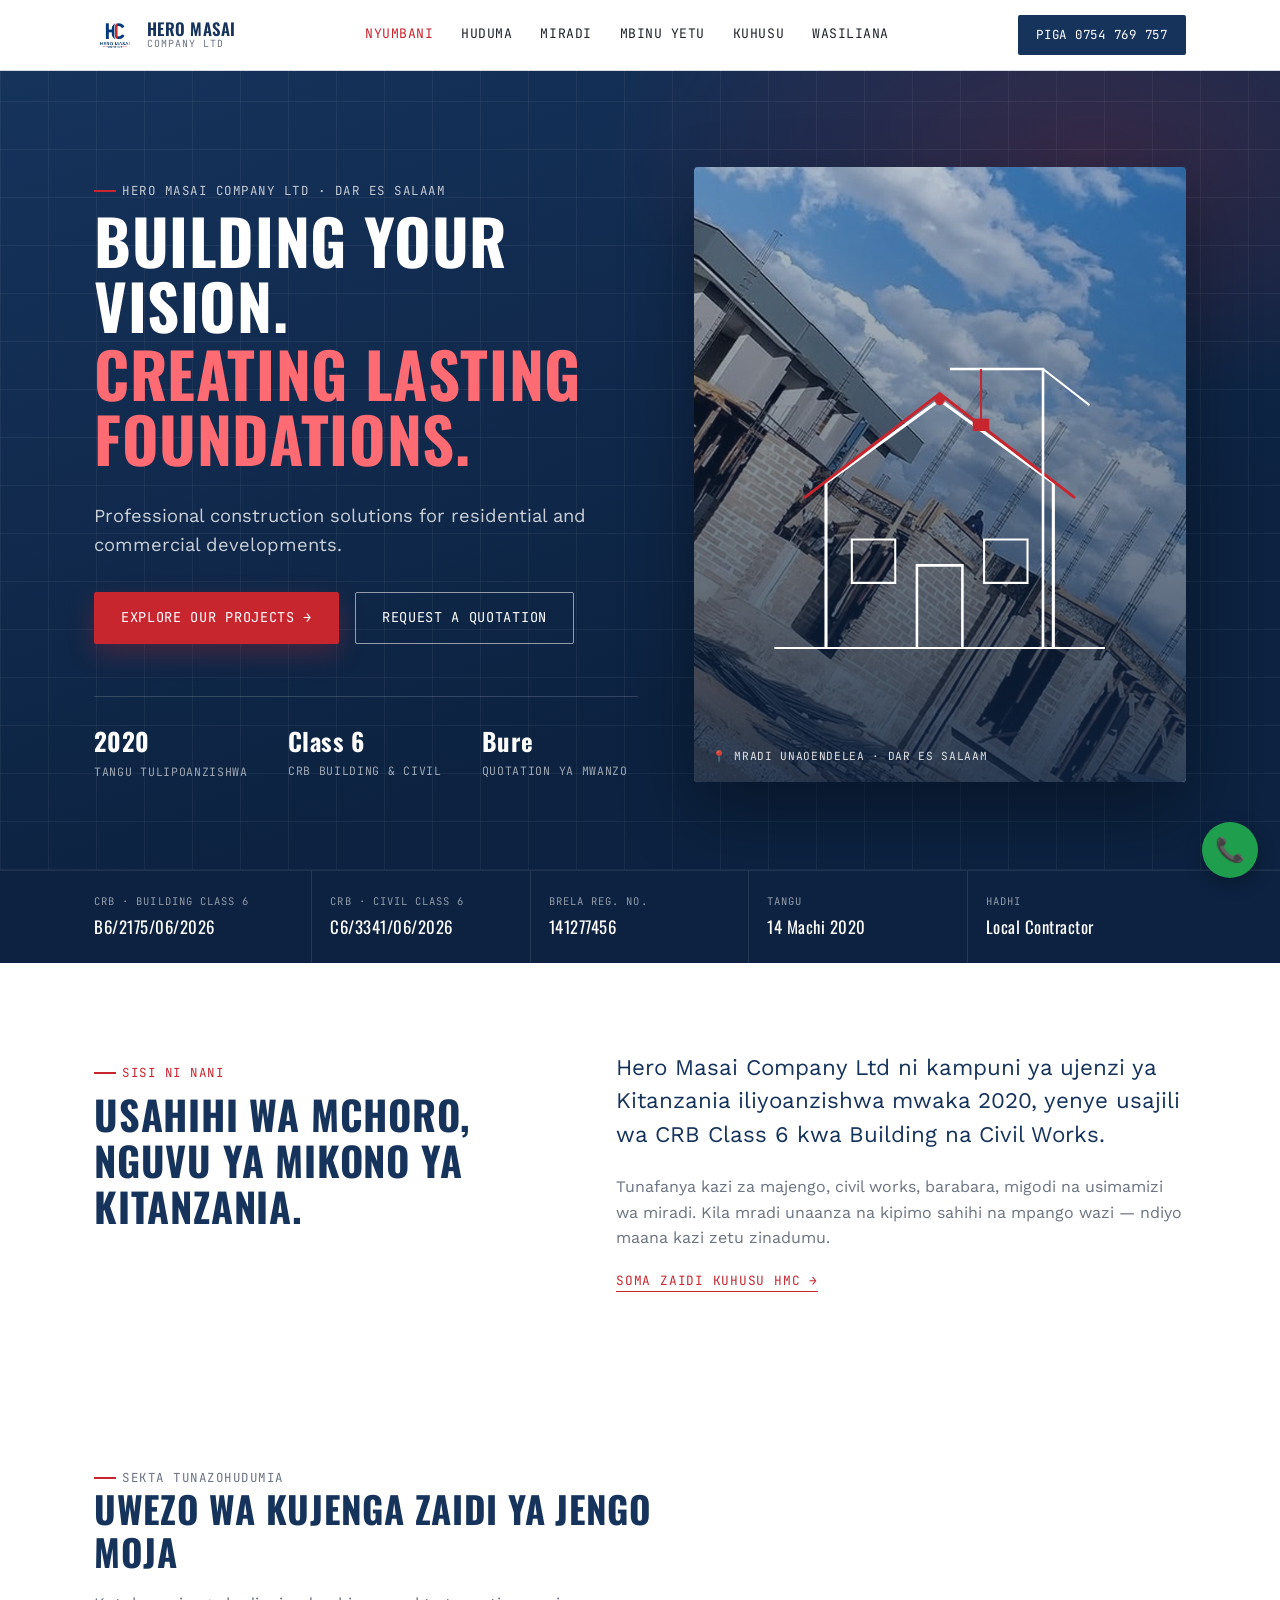
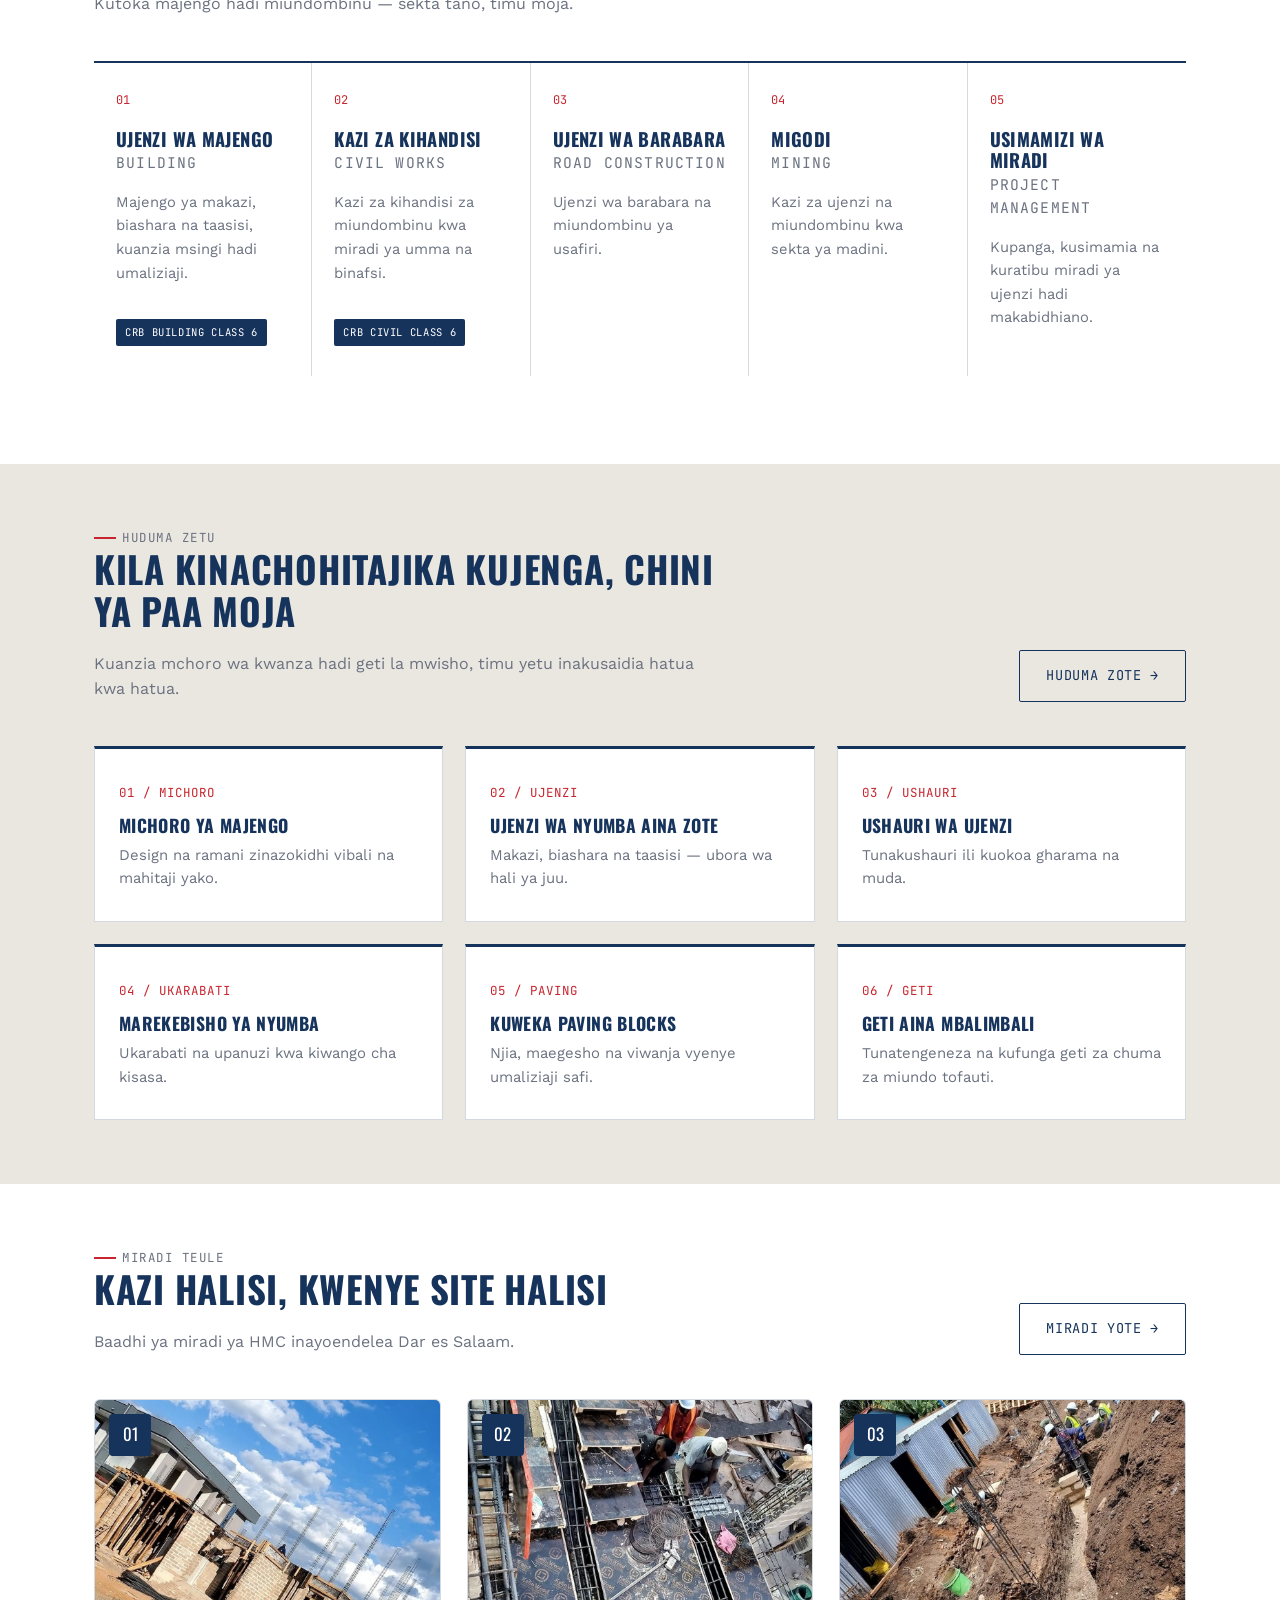
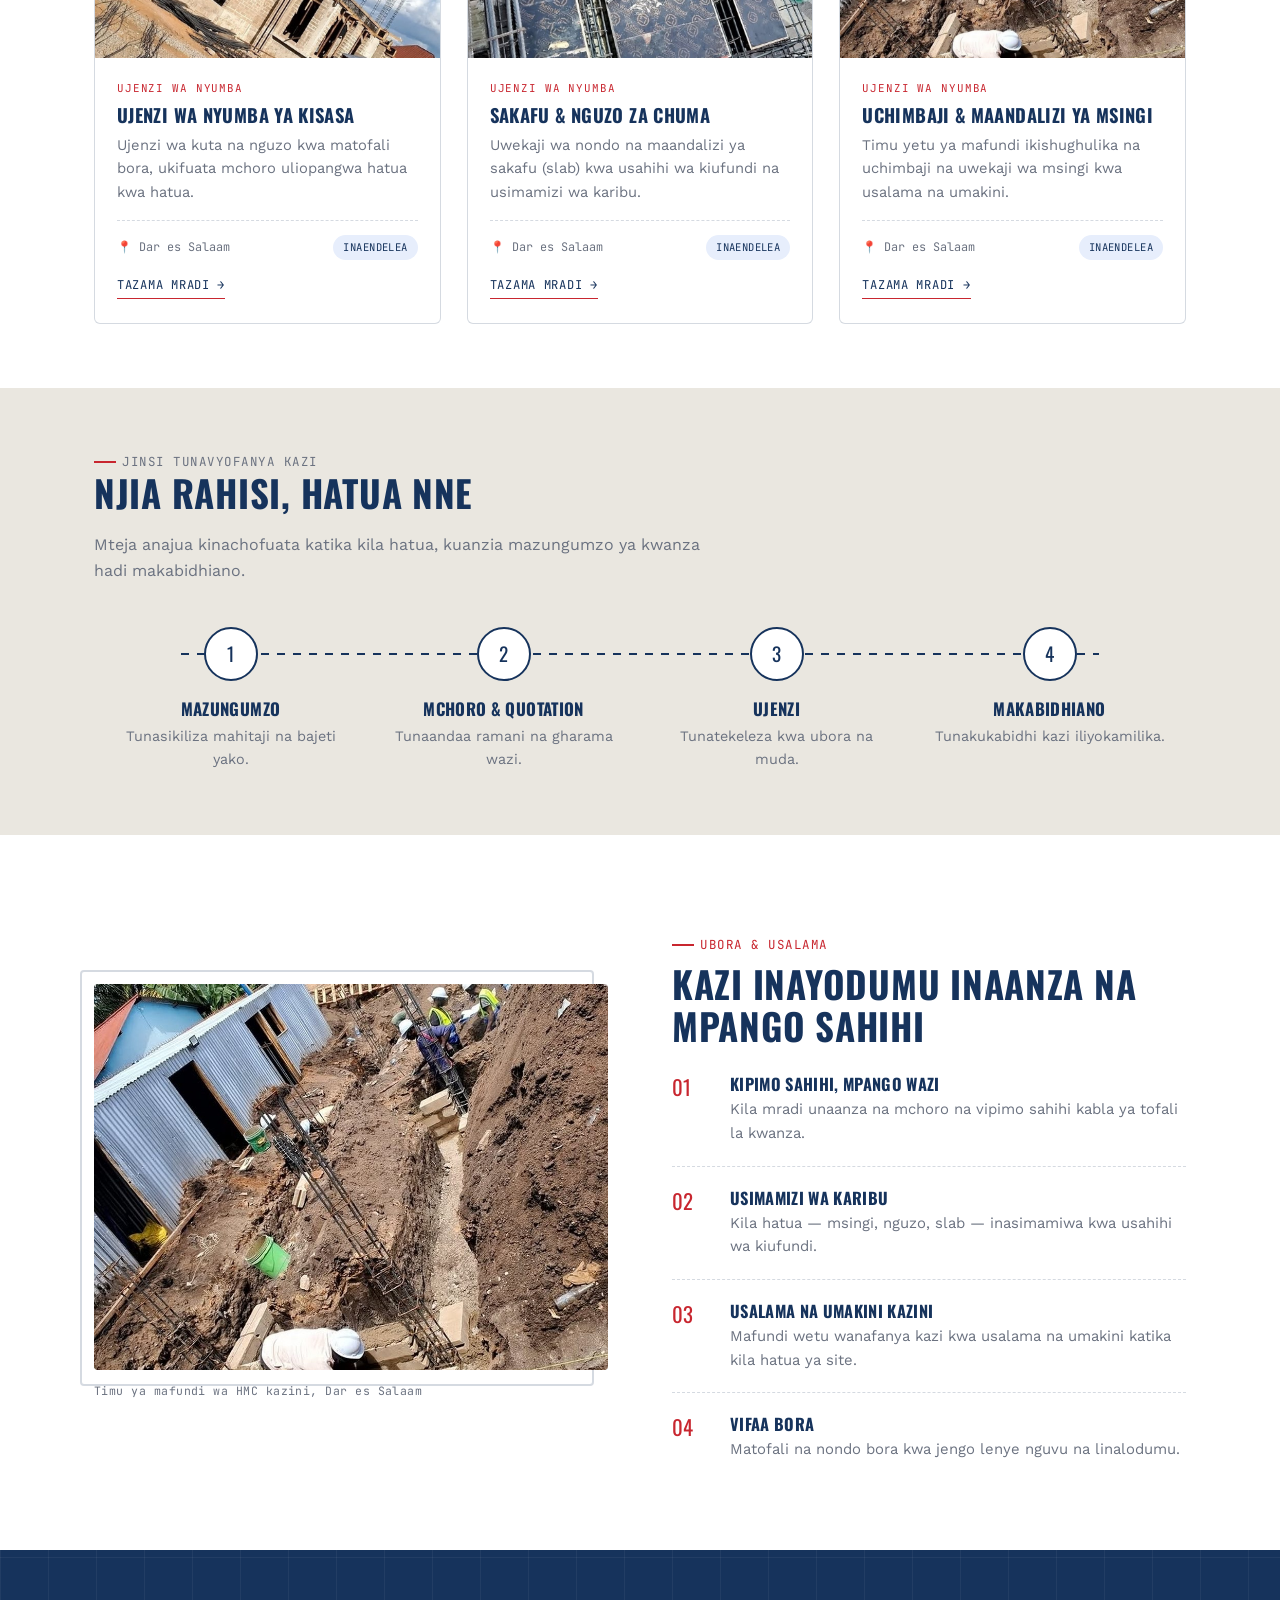
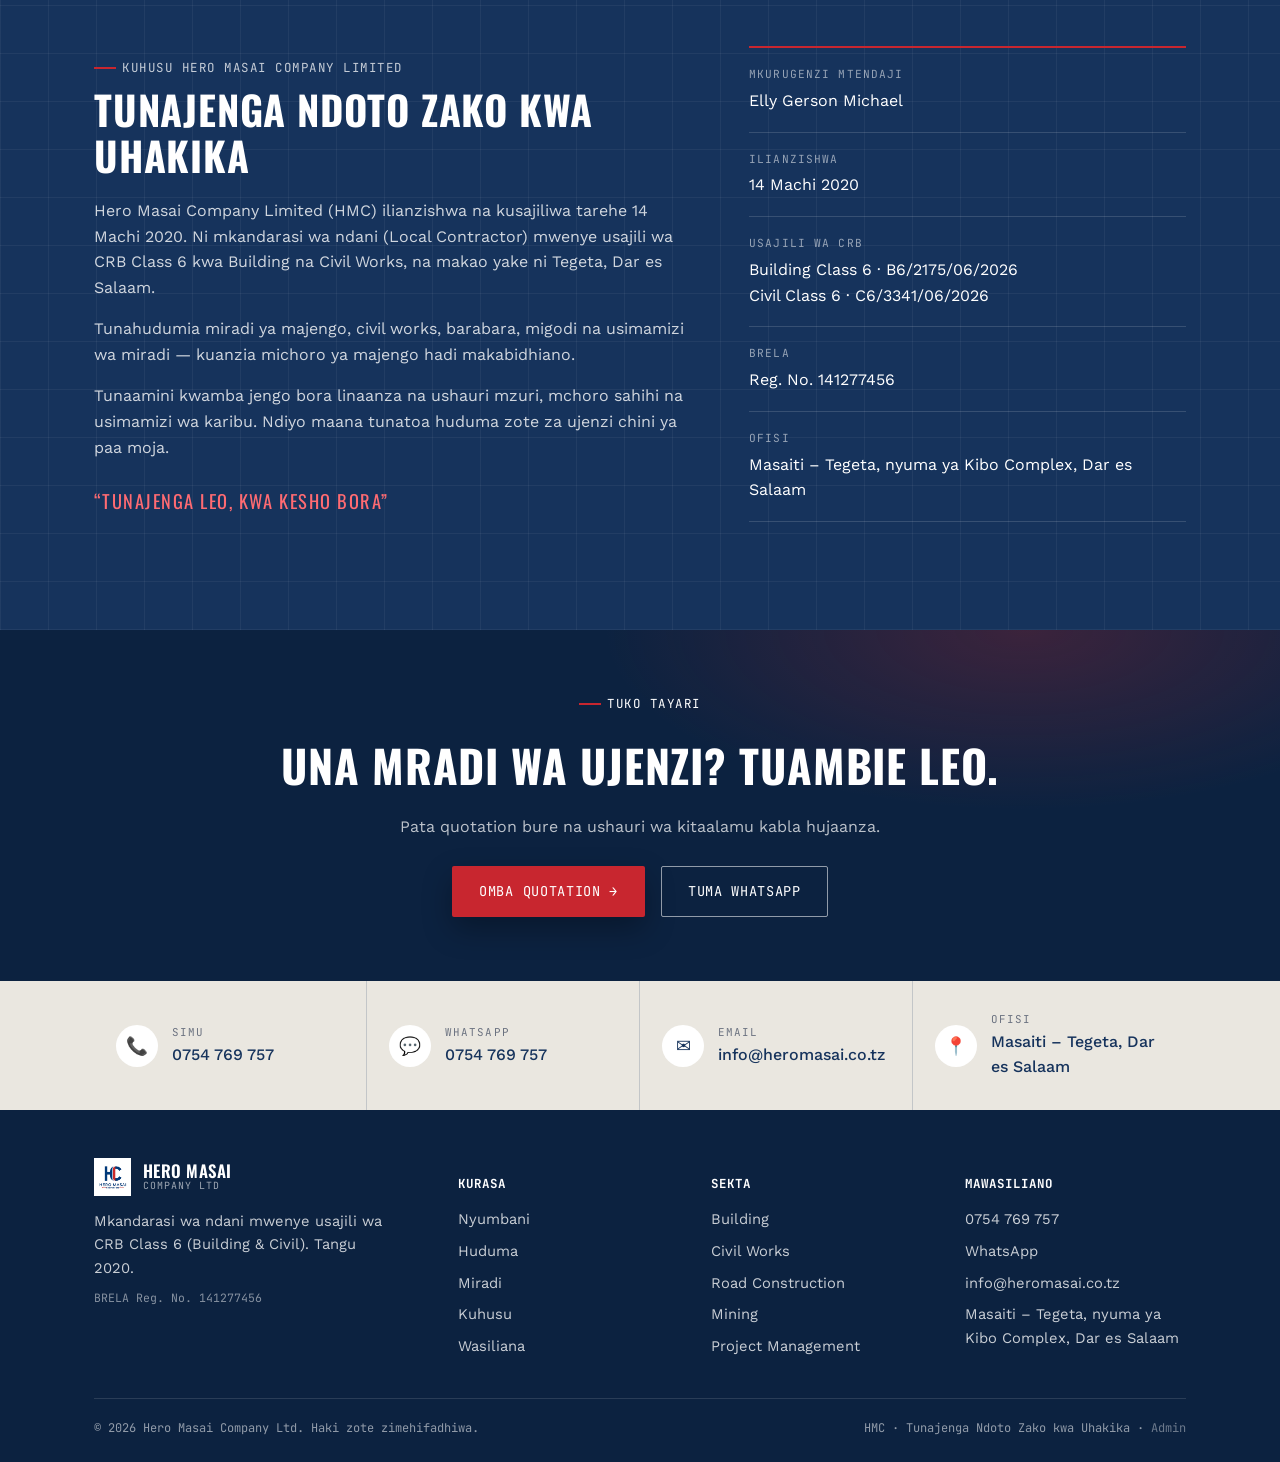
==== commit a3af8d4c: "Add confirmed HMC company details, credentials bar and sectors - Homepage: credentials bar (CRB Buil" ====
--- a/index.html
+++ b/index.html
@@ -4,7 +4,7 @@
 <meta charset="UTF-8">
 <meta name="viewport" content="width=device-width, initial-scale=1.0">
 <title>Hero Masai Company Ltd | Ujenzi wa Kisasa, Dar es Salaam</title>
-<meta name="description" content="HMC inatoa huduma za michoro ya majengo, ujenzi wa nyumba, ukarabati, paving blocks na geti Dar es Salaam, Tanzania. Piga 0754 769 757.">
+<meta name="description" content="Hero Masai Company Ltd: mkandarasi wa CRB Class 6 (Building &amp; Civil) tangu 2020. Majengo, civil works, barabara, migodi na usimamizi wa miradi. Tegeta, Dar es Salaam.">
 <link rel="icon" href="assets/logo.jpg">
 <link rel="preconnect" href="https://fonts.googleapis.com">
 <link href="https://fonts.googleapis.com/css2?family=Oswald:wght@500;600;700&family=Work+Sans:wght@400;500;600&family=JetBrains+Mono:wght@400;500&display=swap" rel="stylesheet">
@@ -47,8 +47,8 @@
         <a href="wasiliana.html#contact-form" class="btn btn-ghost">Request a Quotation</a>
       </div>
       <div class="hx-facts">
-        <div><strong class="count" data-to="6">0</strong>Huduma kuu</div>
-        <div><strong>Mchoro &rarr; Ufunguo</strong>Huduma kamili</div>
+        <div><strong>2020</strong>Tangu tulipoanzishwa</div>
+        <div><strong>Class 6</strong>CRB Building &amp; Civil</div>
         <div><strong>Bure</strong>Quotation ya mwanzo</div>
       </div>
     </div>
@@ -80,6 +80,17 @@
   </div>
 </section>
 
+<!-- ================= USAJILI (taarifa zilizothibitishwa na HMC) ================= -->
+<section class="creds">
+  <div class="wrap creds-row">
+    <div><small>CRB &middot; Building Class 6</small>B6/2175/06/2026</div>
+    <div><small>CRB &middot; Civil Class 6</small>C6/3341/06/2026</div>
+    <div><small>BRELA Reg. No.</small>141277456</div>
+    <div><small>Tangu</small>14 Machi 2020</div>
+    <div><small>Hadhi</small>Local Contractor</div>
+  </div>
+</section>
+
 <!-- ================= 3. COMPANY INTRODUCTION ================= -->
 <section class="intro">
   <div class="wrap intro-grid reveal">
@@ -88,12 +99,33 @@
       <h2>Usahihi wa mchoro, nguvu ya mikono ya Kitanzania.</h2>
     </div>
     <div class="intro-copy">
-      <p class="intro-big">Hero Masai Company Ltd ni kampuni ya ujenzi ya Dar es Salaam inayotoa huduma kamili, kuanzia mchoro wa kwanza hadi ufunguo wa mwisho.</p>
-      <p>Kila mradi unaanza na kipimo sahihi na mpango wazi &mdash; ndiyo maana kazi zetu zinadumu na kufikia matarajio ya mteja.</p>
+      <p class="intro-big">Hero Masai Company Ltd ni kampuni ya ujenzi ya Kitanzania iliyoanzishwa mwaka 2020, yenye usajili wa CRB Class 6 kwa Building na Civil Works.</p>
+      <p>Tunafanya kazi za majengo, civil works, barabara, migodi na usimamizi wa miradi. Kila mradi unaanza na kipimo sahihi na mpango wazi &mdash; ndiyo maana kazi zetu zinadumu.</p>
       <a href="#kuhusu" class="text-link">Soma zaidi kuhusu HMC &rarr;</a>
     </div>
   </div>
 </section>
+
+<!-- ================= SEKTA (inashirikiwa na huduma.html) ================= -->
+<section class="sectors" id="sekta">
+  <div class="wrap">
+    <div class="head-row reveal">
+      <div class="section-head">
+        <p class="eyebrow">Sekta Tunazohudumia</p>
+        <h2>Uwezo wa kujenga zaidi ya jengo moja</h2>
+        <p>Kutoka majengo hadi miundombinu &mdash; sekta tano, timu moja.</p>
+      </div>
+    </div>
+    <div class="sector-grid">
+      <article class="sector reveal d1"><span class="sector-no">01</span><h3>Ujenzi wa Majengo</h3><p class="sector-en">Building</p><p>Majengo ya makazi, biashara na taasisi, kuanzia msingi hadi umaliziaji.</p><span class="sector-badge">CRB Building Class 6</span></article>
+      <article class="sector reveal d2"><span class="sector-no">02</span><h3>Kazi za Kihandisi</h3><p class="sector-en">Civil Works</p><p>Kazi za kihandisi za miundombinu kwa miradi ya umma na binafsi.</p><span class="sector-badge">CRB Civil Class 6</span></article>
+      <article class="sector reveal d3"><span class="sector-no">03</span><h3>Ujenzi wa Barabara</h3><p class="sector-en">Road Construction</p><p>Ujenzi wa barabara na miundombinu ya usafiri.</p></article>
+      <article class="sector reveal d1"><span class="sector-no">04</span><h3>Migodi</h3><p class="sector-en">Mining</p><p>Kazi za ujenzi na miundombinu kwa sekta ya madini.</p></article>
+      <article class="sector reveal d2"><span class="sector-no">05</span><h3>Usimamizi wa Miradi</h3><p class="sector-en">Project Management</p><p>Kupanga, kusimamia na kuratibu miradi ya ujenzi hadi makabidhiano.</p></article>
+    </div>
+  </div>
+</section>
+<!-- ================= /SEKTA ================= -->
 
 <!-- ================= 4. SERVICES ================= -->
 <section class="bg-concrete" id="huduma">
@@ -173,22 +205,24 @@
 </section>
 
 <!-- ================= 8. ABOUT ================= -->
-<!-- TAARIFA ZA MMILIKI ZINAZOSUBIRIWA: mwaka wa kuanzishwa, usajili (BRELA/CRB), uongozi, idadi ya miradi.
+<!-- TAARIFA ZINAZOSUBIRIWA KUTOKA HMC: viongozi wengine na picha, idadi ya miradi iliyokamilika, saa za kazi.
      Zisiongezwe bila uthibitisho wa HMC. -->
 <section class="about" id="kuhusu">
   <div class="wrap about-grid">
     <div class="reveal">
       <p class="eyebrow">Kuhusu Hero Masai Company Limited</p>
       <h2>Tunajenga ndoto zako kwa uhakika</h2>
-      <p>Hero Masai Company Ltd (HMC) ni kampuni ya ujenzi yenye makao yake Dar es Salaam, Tanzania. Tunahudumia miradi midogo na mikubwa &mdash; makazi, biashara na taasisi &mdash; kuanzia michoro ya majengo hadi umaliziaji.</p>
+      <p>Hero Masai Company Limited (HMC) ilianzishwa na kusajiliwa tarehe 14 Machi 2020. Ni mkandarasi wa ndani (Local Contractor) mwenye usajili wa CRB Class 6 kwa Building na Civil Works, na makao yake ni Tegeta, Dar es Salaam.</p>
+      <p>Tunahudumia miradi ya majengo, civil works, barabara, migodi na usimamizi wa miradi &mdash; kuanzia michoro ya majengo hadi makabidhiano.</p>
       <p>Tunaamini kwamba jengo bora linaanza na ushauri mzuri, mchoro sahihi na usimamizi wa karibu. Ndiyo maana tunatoa huduma zote za ujenzi chini ya paa moja.</p>
       <p class="motto">&ldquo;Tunajenga Leo, kwa Kesho Bora&rdquo;</p>
     </div>
     <dl class="about-facts reveal d2">
-      <div><dt>Makao Makuu</dt><dd>Dar es Salaam, Tanzania</dd></div>
-      <div><dt>Huduma</dt><dd>Michoro &middot; Ujenzi &middot; Ushauri &middot; Ukarabati &middot; Paving &middot; Geti</dd></div>
-      <div><dt>Wateja</dt><dd>Makazi, biashara na taasisi</dd></div>
-      <div><dt>Saa za Kazi</dt><dd>Jumatatu &ndash; Jumamosi, 8:00 AM &ndash; 6:00 PM</dd></div>
+      <div><dt>Mkurugenzi Mtendaji</dt><dd>Elly Gerson Michael</dd></div>
+      <div><dt>Ilianzishwa</dt><dd>14 Machi 2020</dd></div>
+      <div><dt>Usajili wa CRB</dt><dd>Building Class 6 &middot; B6/2175/06/2026<br>Civil Class 6 &middot; C6/3341/06/2026</dd></div>
+      <div><dt>BRELA</dt><dd>Reg. No. 141277456</dd></div>
+      <div><dt>Ofisi</dt><dd>Masaiti &ndash; Tegeta, nyuma ya Kibo Complex, Dar es Salaam</dd></div>
     </dl>
   </div>
 </section>
@@ -211,8 +245,8 @@
   <div class="wrap contact-strip-grid">
     <a href="tel:+255754769757" class="cs-item reveal d1"><span class="cs-ico">&#128222;</span><span><small>Simu</small>0754 769 757</span></a>
     <a href="https://wa.me/255754769757" target="_blank" rel="noopener" class="cs-item reveal d2"><span class="cs-ico">&#128172;</span><span><small>WhatsApp</small>0754 769 757</span></a>
-    <div class="cs-item reveal d3"><span class="cs-ico">&#128205;</span><span><small>Eneo</small>Dar es Salaam, Tanzania</span></div>
-    <div class="cs-item reveal d4"><span class="cs-ico">&#128338;</span><span><small>Saa za Kazi</small>Jum &ndash; Jmos, 8:00 &ndash; 18:00</span></div>
+    <a href="mailto:info@heromasai.co.tz" class="cs-item reveal d3"><span class="cs-ico">&#9993;</span><span><small>Email</small>info@heromasai.co.tz</span></a>
+    <a href="wasiliana.html#ofisi" class="cs-item reveal d4"><span class="cs-ico">&#128205;</span><span><small>Ofisi</small>Masaiti &ndash; Tegeta, Dar es Salaam</span></a>
   </div>
 </section>
 
@@ -225,7 +259,8 @@
           <img src="assets/logo.jpg" alt="HMC logo" style="height:38px">
           <span class="brand-text" style="color:white">HERO MASAI<small style="color:rgba(255,255,255,0.6)">Company Ltd</small></span>
         </div>
-        <p style="max-width:280px">Kampuni ya ujenzi inayotoa huduma kamili kuanzia michoro hadi umaliziaji, Dar es Salaam, Tanzania.</p>
+        <p style="max-width:300px">Mkandarasi wa ndani mwenye usajili wa CRB Class 6 (Building &amp; Civil). Tangu 2020.</p>
+        <p style="font-family:var(--mono);font-size:0.72rem;color:rgba(255,255,255,0.5)">BRELA Reg. No. 141277456</p>
       </div>
       <div>
         <h4>Kurasa</h4>
@@ -236,17 +271,19 @@
         <p><a href="wasiliana.html">Wasiliana</a></p>
       </div>
       <div>
-        <h4>Huduma</h4>
-        <p><a href="huduma.html">Michoro ya Majengo</a></p>
-        <p><a href="huduma.html">Ujenzi wa Nyumba</a></p>
-        <p><a href="huduma.html">Ukarabati</a></p>
-        <p><a href="huduma.html">Paving &amp; Geti</a></p>
+        <h4>Sekta</h4>
+        <p><a href="huduma.html#sekta">Building</a></p>
+        <p><a href="huduma.html#sekta">Civil Works</a></p>
+        <p><a href="huduma.html#sekta">Road Construction</a></p>
+        <p><a href="huduma.html#sekta">Mining</a></p>
+        <p><a href="huduma.html#sekta">Project Management</a></p>
       </div>
       <div>
         <h4>Mawasiliano</h4>
         <p><a href="tel:+255754769757">0754 769 757</a></p>
         <p><a href="https://wa.me/255754769757" target="_blank" rel="noopener">WhatsApp</a></p>
-        <p>Dar es Salaam, Tanzania</p>
+        <p><a href="mailto:info@heromasai.co.tz">info@heromasai.co.tz</a></p>
+        <p>Masaiti &ndash; Tegeta, nyuma ya Kibo Complex, Dar es Salaam</p>
       </div>
     </div>
     <div class="foot-bottom">
--- a/css/style.css
+++ b/css/style.css
@@ -1127,3 +1127,120 @@
 @media (prefers-reduced-motion: reduce) {
   .hx h1 .wordline > span, .hx .eyebrow, .hx-lead, .hx .cta-row, .hx-facts, .hx-visual { animation: none !important; transform: none !important; opacity: 1 !important; }
 }
+
+/* =========================================================
+   ======  KURASA ZA NDANI v2 (Huduma, Miradi, Wasiliana)  ======
+   Zinatumia vipengele vya homepage: .hx, .cta-band, .contact-strip, footer
+   ========================================================= */
+
+/* --- Hero ya kurasa za ndani (fupi kuliko ya homepage) --- */
+.hx-page { padding: 72px 0 72px; }
+.hx-page h1 { font-size: clamp(2rem, 4.2vw, 3.1rem); }
+.hx-page .hx-visual { aspect-ratio: 4 / 3; }
+.hx-page .hx-facts { margin-top: 40px; }
+
+/* --- Huduma: menyu ya pembeni + safu za huduma --- */
+.svc-layout { display: grid; grid-template-columns: 240px 1fr; gap: 64px; align-items: start; }
+.svc-side { position: sticky; top: 100px; }
+.svc-side nav { display: flex; flex-direction: column; border-left: 2px solid var(--line); }
+.svc-side nav a {
+  display: flex; gap: 12px; padding: 10px 0 10px 16px; margin-left: -2px;
+  border-left: 2px solid transparent; color: var(--navy); font-size: 0.95rem;
+  transition: border-color .2s ease, color .2s ease;
+}
+.svc-side nav a span { font-family: var(--mono); font-size: 0.75rem; color: var(--red); padding-top: 3px; }
+.svc-side nav a:hover { border-left-color: var(--red); color: var(--red); }
+.svc-row {
+  display: grid; grid-template-columns: 120px 1fr; gap: 28px;
+  padding: 40px 0; border-bottom: 1px dashed var(--line);
+}
+.svc-row:first-child { padding-top: 0; }
+.svc-row:last-child { border-bottom: none; }
+.svc-num { font-family: var(--display); font-size: 3.2rem; line-height: 1; color: var(--line); }
+.svc-row:hover .svc-num { color: var(--red); }
+.svc-row h2 { font-size: clamp(1.35rem, 2.4vw, 1.75rem); margin-bottom: 10px; }
+.svc-row p { color: var(--steel); max-width: 640px; margin: 0 0 16px; }
+.svc-tags { list-style: none; padding: 0; margin: 0 0 20px; display: flex; flex-wrap: wrap; gap: 8px; }
+.svc-tags li {
+  font-family: var(--mono); font-size: 0.7rem; letter-spacing: 0.06em; text-transform: uppercase;
+  color: var(--navy); background: var(--concrete); padding: 5px 10px; border-radius: 2px;
+}
+
+/* --- Wasiliana: kadi ya ofisi + fomu --- */
+.office-col { display: grid; gap: 24px; align-content: start; }
+.office-card { background: var(--concrete); padding: 32px; border-radius: 4px; }
+.office-card h2 { font-size: 1.5rem; }
+.office-facts { margin: 8px 0 24px; }
+.office-facts div { padding: 14px 0; border-bottom: 1px solid var(--line); }
+.office-facts dt { font-family: var(--mono); font-size: 0.68rem; letter-spacing: 0.1em; text-transform: uppercase; color: var(--steel); margin-bottom: 3px; }
+.office-facts dd { margin: 0; color: var(--navy); font-weight: 500; }
+.form-card h2 { font-size: 1.45rem; }
+.form-intro { color: var(--steel); margin-top: -4px; }
+.map-frame iframe { display: block; }
+
+@media (max-width: 980px) {
+  .svc-layout { grid-template-columns: 1fr; gap: 32px; }
+  .svc-side { position: static; }
+  .svc-side nav { flex-direction: row; flex-wrap: wrap; border-left: none; gap: 8px; }
+  .svc-side nav a { border: 1px solid var(--line); margin: 0; padding: 8px 12px; border-radius: 2px; font-size: 0.85rem; }
+}
+@media (max-width: 640px) {
+  .hx-page { padding: 52px 0; }
+  .svc-row { grid-template-columns: 1fr; gap: 10px; padding: 32px 0; }
+  .svc-num { font-size: 2.4rem; }
+  .office-card { padding: 24px; }
+}
+
+/* =========================================================
+   ======  USAJILI + SEKTA (taarifa zilizothibitishwa na HMC)  ======
+   ========================================================= */
+.creds { padding: 0; background: var(--navy-dark); border-top: 1px solid rgba(255,255,255,0.08); }
+.creds-row { display: grid; grid-template-columns: repeat(5, 1fr); }
+.creds-row > div {
+  padding: 22px 18px; color: #fff; font-family: var(--display); font-size: 1.05rem; letter-spacing: 0.03em;
+  border-right: 1px solid rgba(255,255,255,0.1);
+}
+.creds-row > div:first-child { padding-left: 0; }
+.creds-row > div:last-child { border-right: none; }
+.creds-row small {
+  display: block; font-family: var(--mono); font-size: 0.66rem; letter-spacing: 0.1em;
+  text-transform: uppercase; color: rgba(255,255,255,0.55); margin-bottom: 4px;
+}
+
+.sectors { padding: 88px 0; }
+.sector-grid { display: grid; grid-template-columns: repeat(5, 1fr); gap: 0; border-top: 2px solid var(--navy); }
+.sector {
+  padding: 28px 22px 30px; border-right: 1px solid var(--line); position: relative;
+  display: flex; flex-direction: column; transition: background .25s ease;
+}
+.sector:last-child { border-right: none; }
+.sector:hover { background: var(--white); }
+.bg-concrete .sector:hover { background: rgba(255,255,255,0.7); }
+.sector-no { font-family: var(--mono); font-size: 0.75rem; color: var(--red); margin-bottom: 18px; }
+.sector h3 { font-size: 1.15rem; margin-bottom: 2px; }
+.sector-en { font-family: var(--mono); font-size: 0.7rem; letter-spacing: 0.08em; text-transform: uppercase; color: var(--steel); margin: 0 0 12px; }
+.sector p { color: var(--steel); font-size: 0.92rem; margin: 0 0 16px; }
+.sector-badge {
+  margin-top: auto; align-self: flex-start; font-family: var(--mono); font-size: 0.66rem;
+  letter-spacing: 0.06em; text-transform: uppercase; color: #fff; background: var(--navy);
+  padding: 5px 9px; border-radius: 2px;
+}
+
+@media (max-width: 1080px) {
+  .creds-row { grid-template-columns: repeat(3, 1fr); }
+  .creds-row > div:nth-child(3) { border-right: none; }
+  .creds-row > div:nth-child(4) { padding-left: 0; }
+  .creds-row > div:nth-child(-n+3) { border-bottom: 1px solid rgba(255,255,255,0.1); }
+  .sector-grid { grid-template-columns: repeat(3, 1fr); }
+  .sector:nth-child(3) { border-right: none; }
+  .sector:nth-child(-n+3) { border-bottom: 1px solid var(--line); }
+}
+@media (max-width: 640px) {
+  .creds-row { grid-template-columns: 1fr 1fr; }
+  .creds-row > div { padding: 16px 12px 16px 0; border-right: none !important; border-bottom: 1px solid rgba(255,255,255,0.1); font-size: 0.95rem; }
+  .creds-row > div:last-child { border-bottom: none; }
+  .sectors { padding: 64px 0; }
+  .sector-grid { grid-template-columns: 1fr; }
+  .sector { border-right: none; border-bottom: 1px solid var(--line); padding: 24px 0; }
+  .sector:last-child { border-bottom: none; }
+}
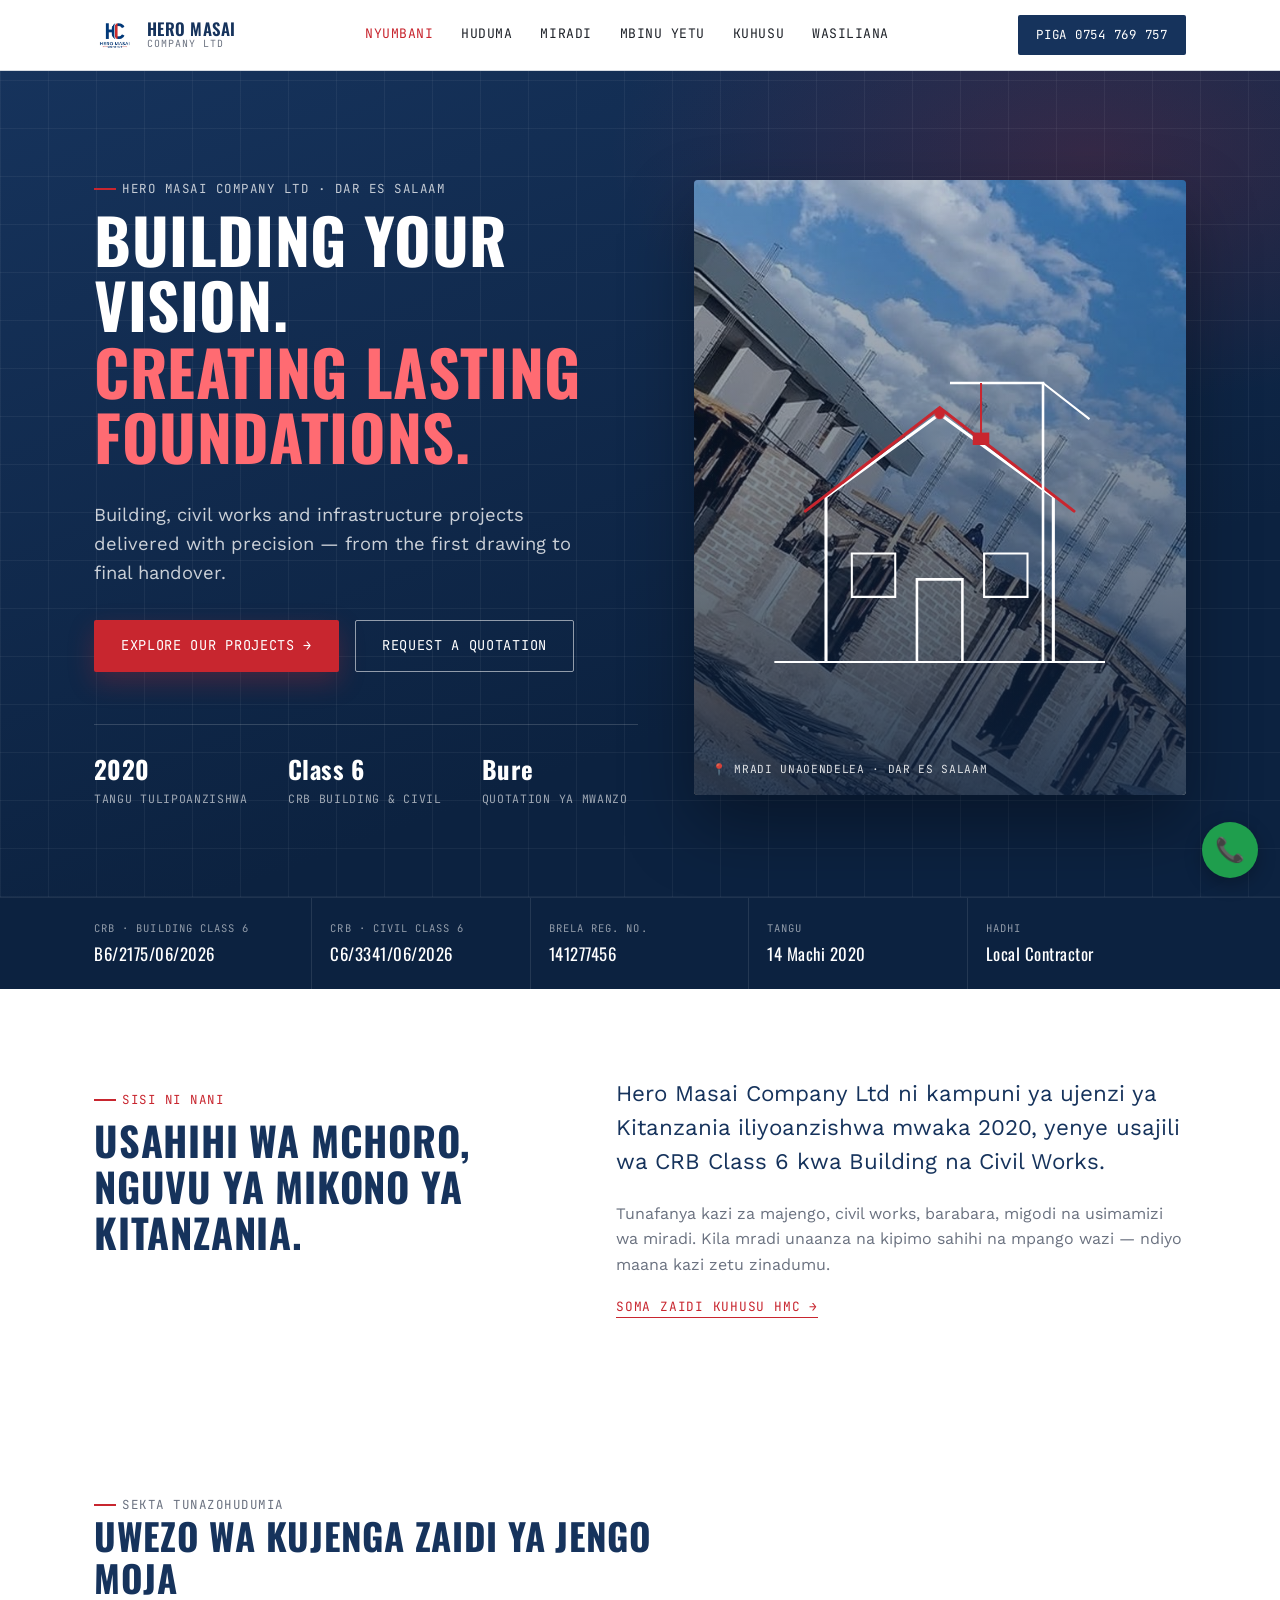
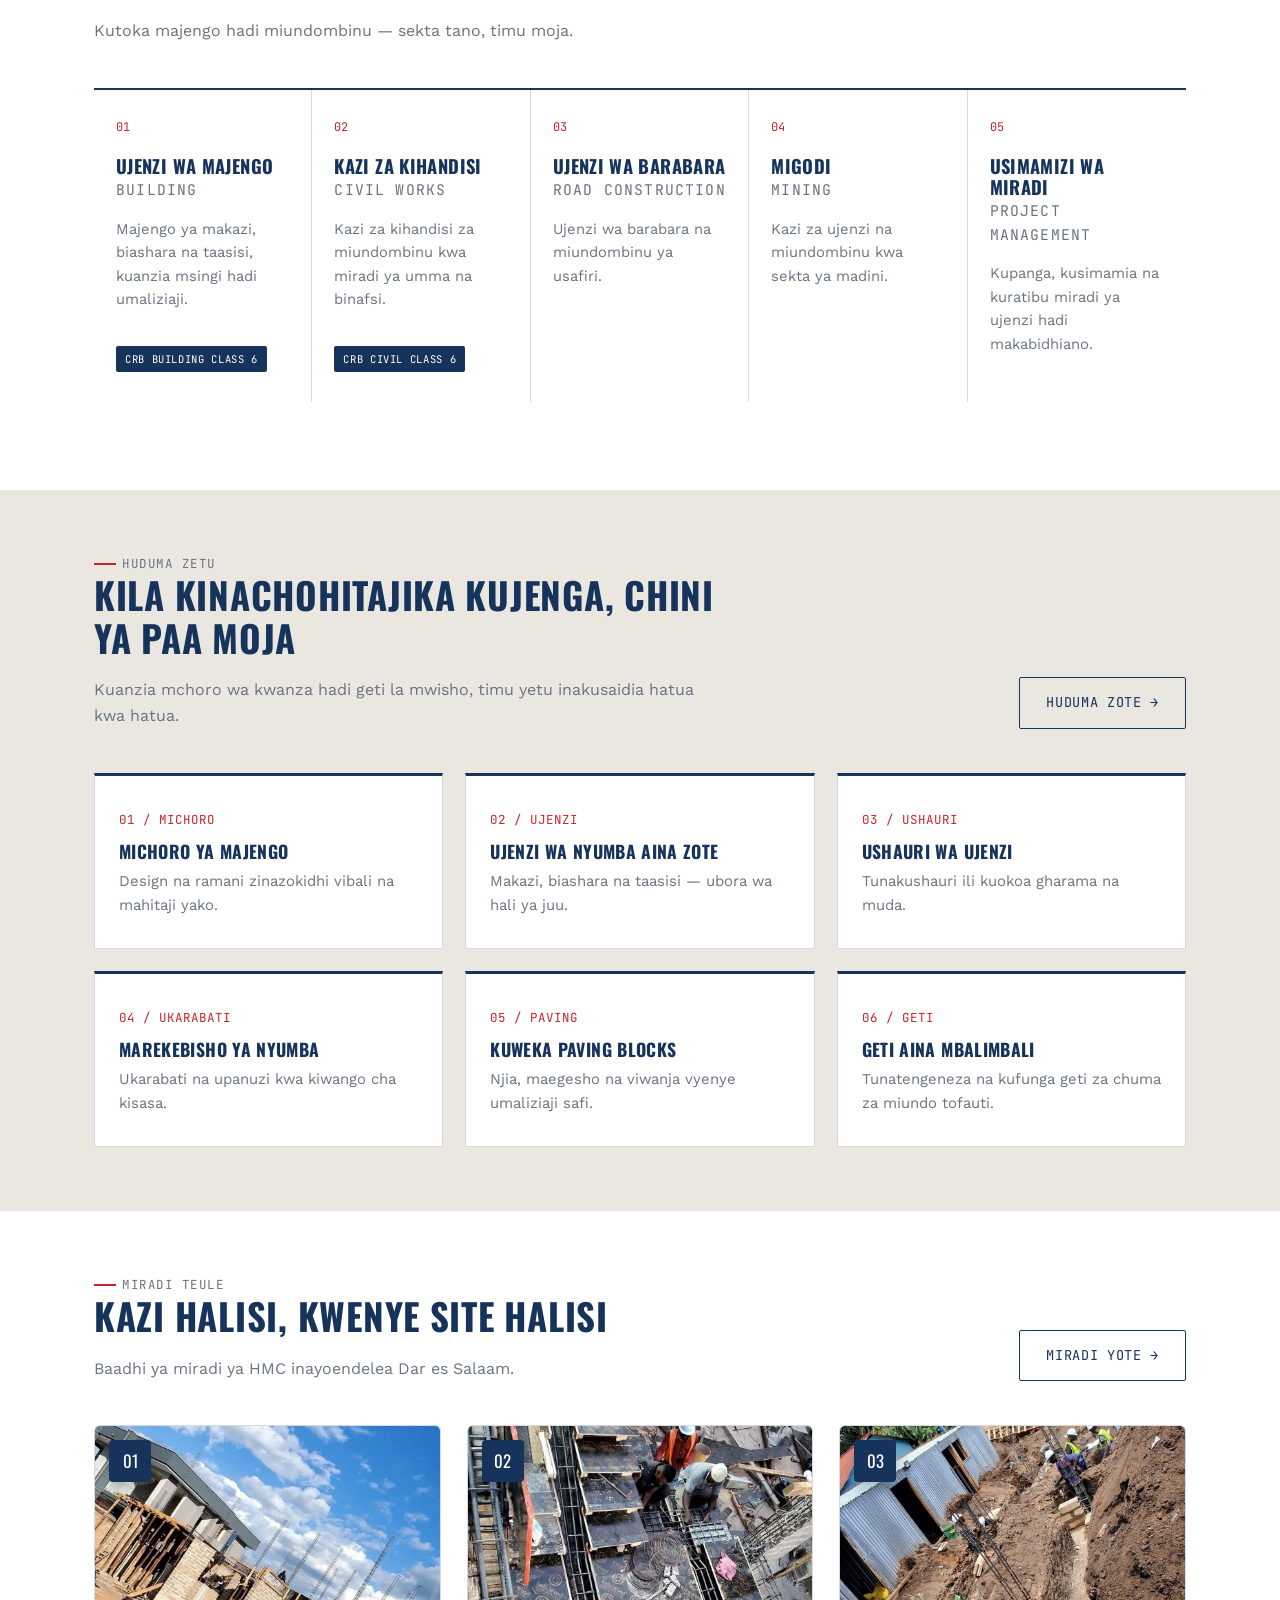
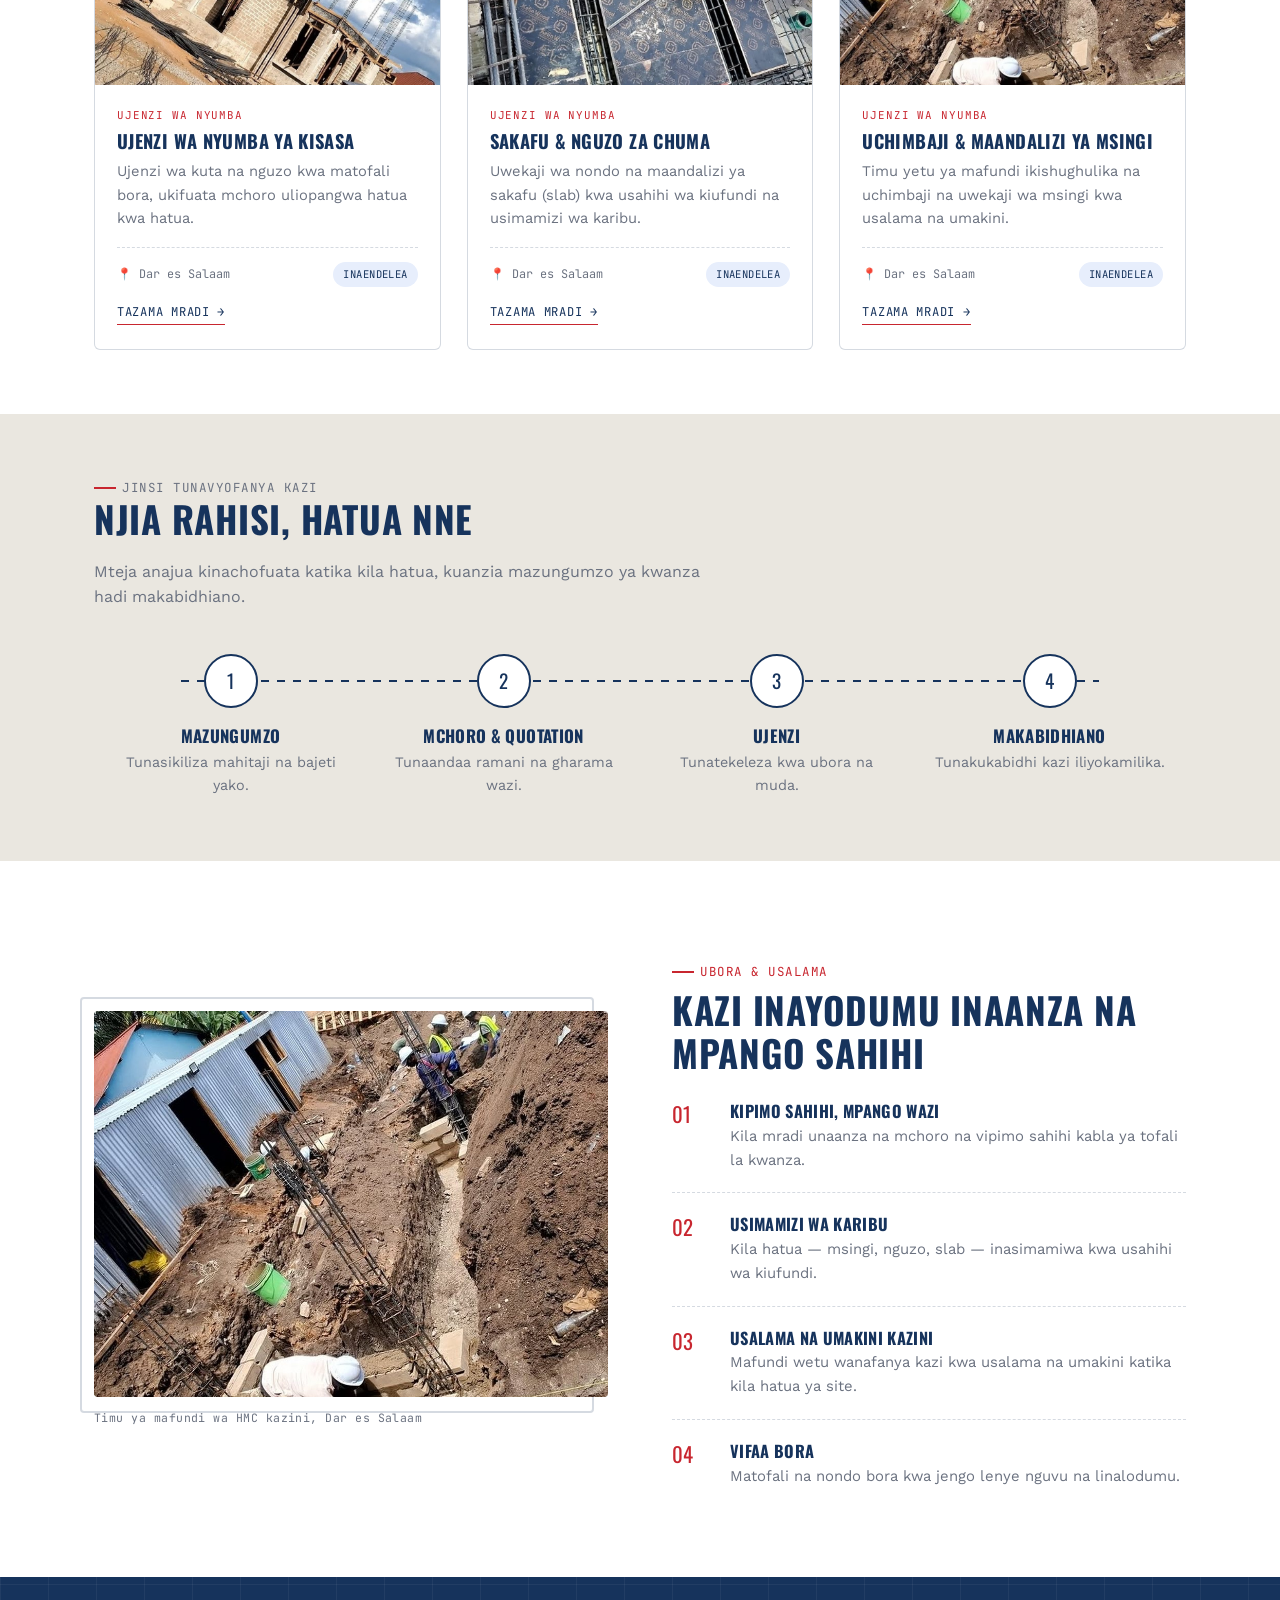
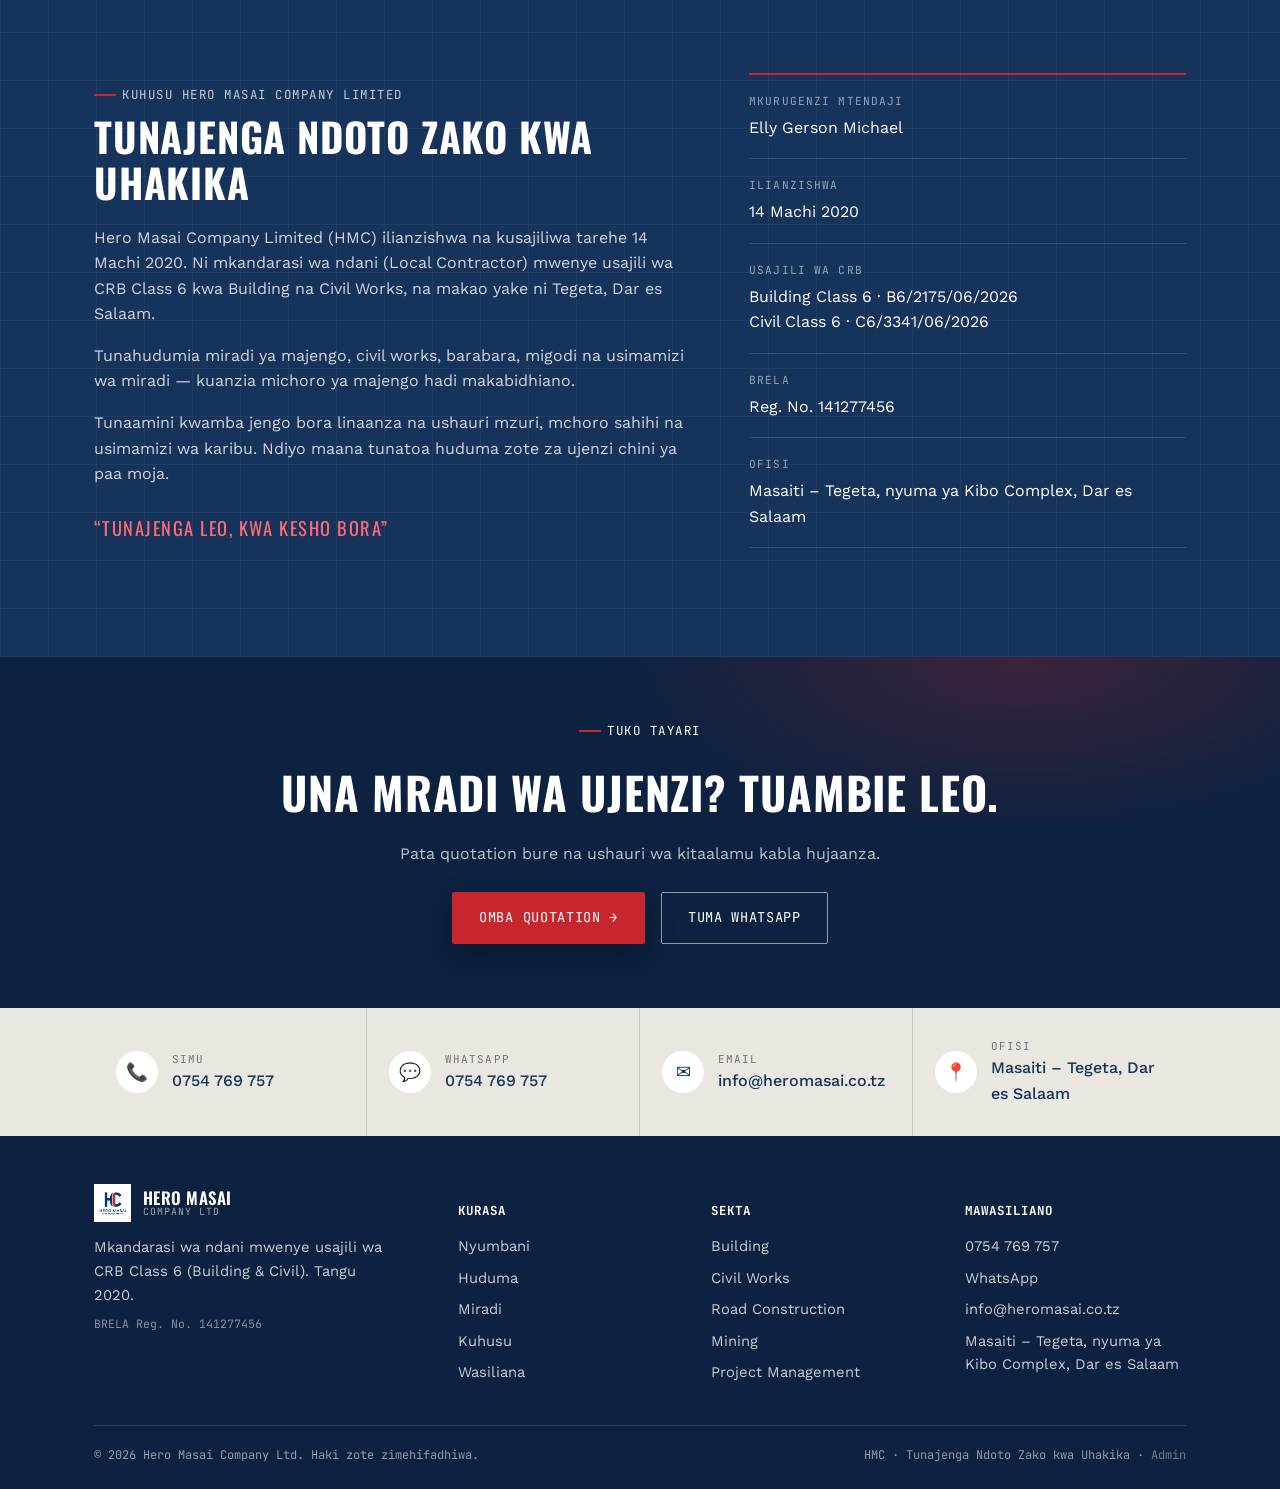
==== commit a0050679: "Hero: broaden lead to building, civil works and infrastructure Co-Authored-By: Claude Opus 5.5 <nore" ====
--- a/index.html
+++ b/index.html
@@ -41,7 +41,7 @@
         <span class="wordline"><span>Building Your Vision.</span></span>
         <span class="wordline"><span class="hx-accent">Creating Lasting Foundations.</span></span>
       </h1>
-      <p class="hx-lead">Professional construction solutions for residential and commercial developments.</p>
+      <p class="hx-lead">Building, civil works and infrastructure projects delivered with precision &mdash; from the first drawing to final handover.</p>
       <div class="cta-row">
         <a href="portfolio.html" class="btn btn-primary">Explore Our Projects &rarr;</a>
         <a href="wasiliana.html#contact-form" class="btn btn-ghost">Request a Quotation</a>
